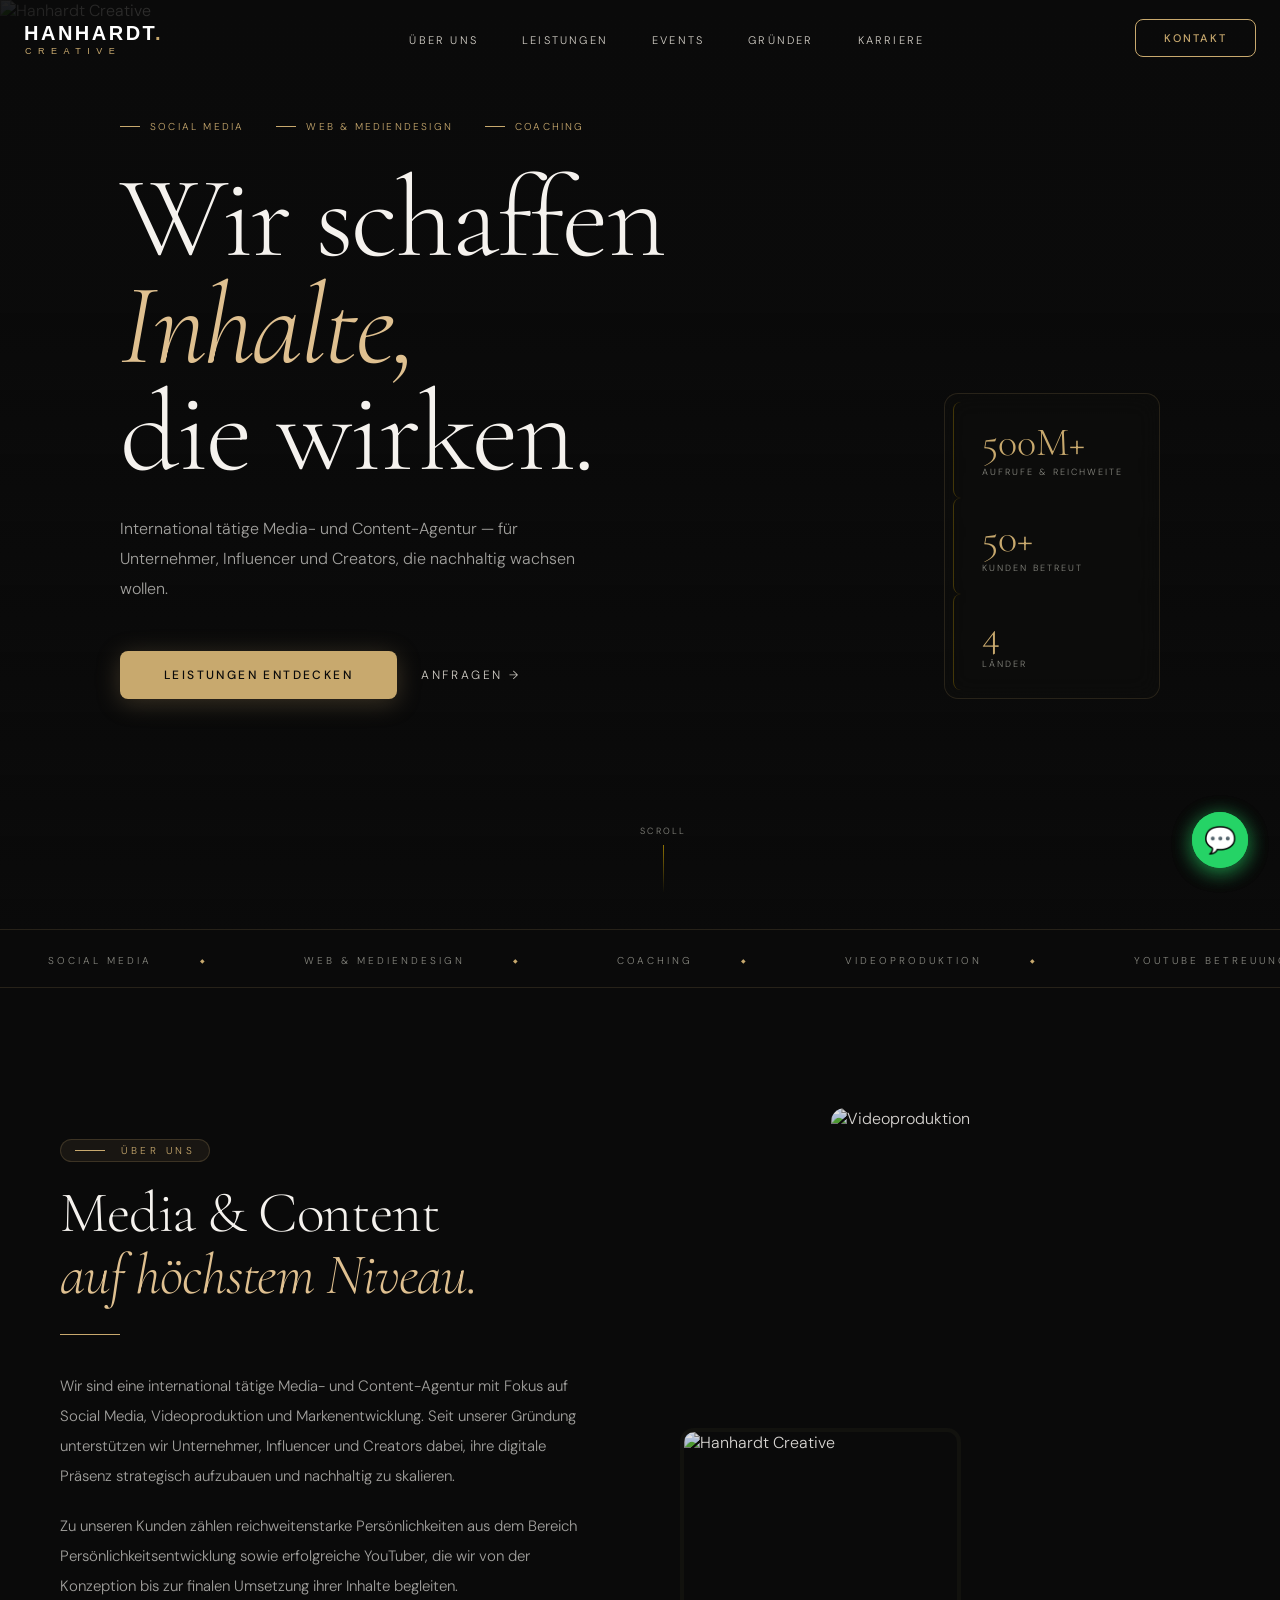
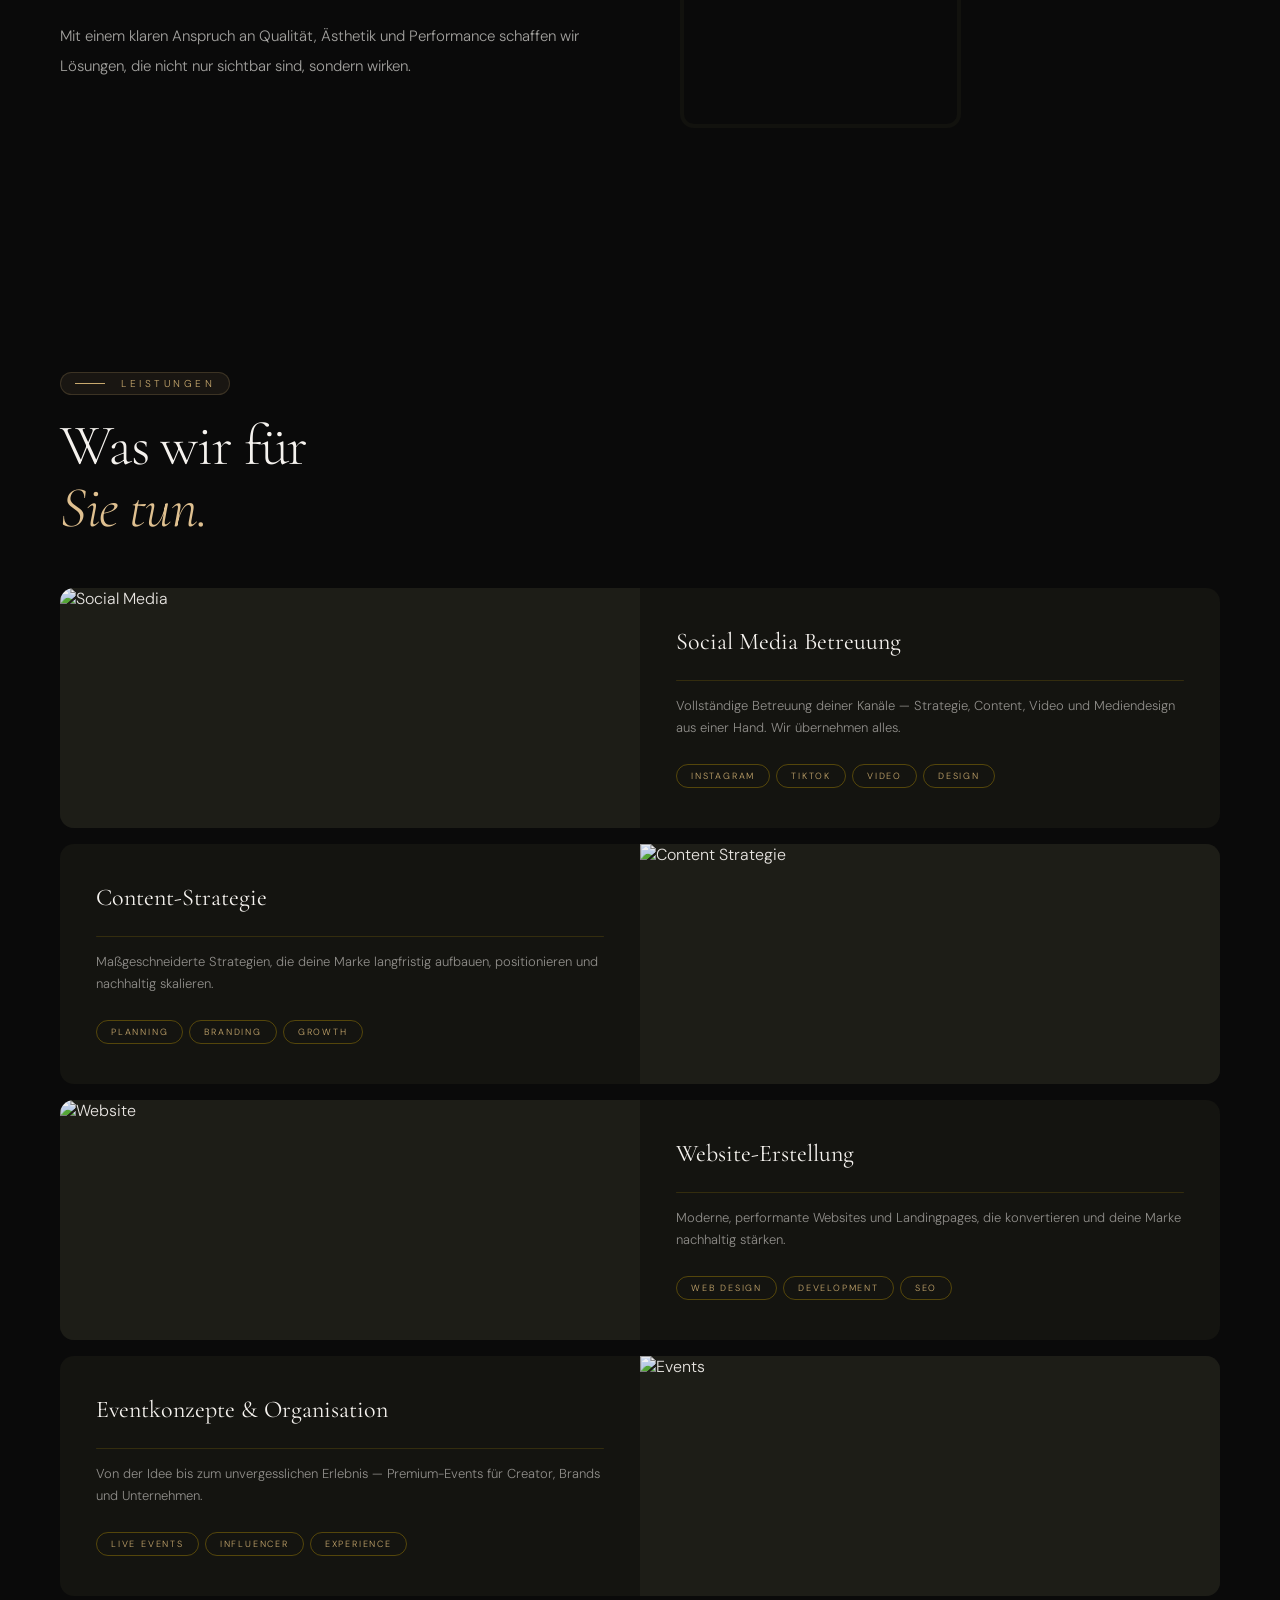
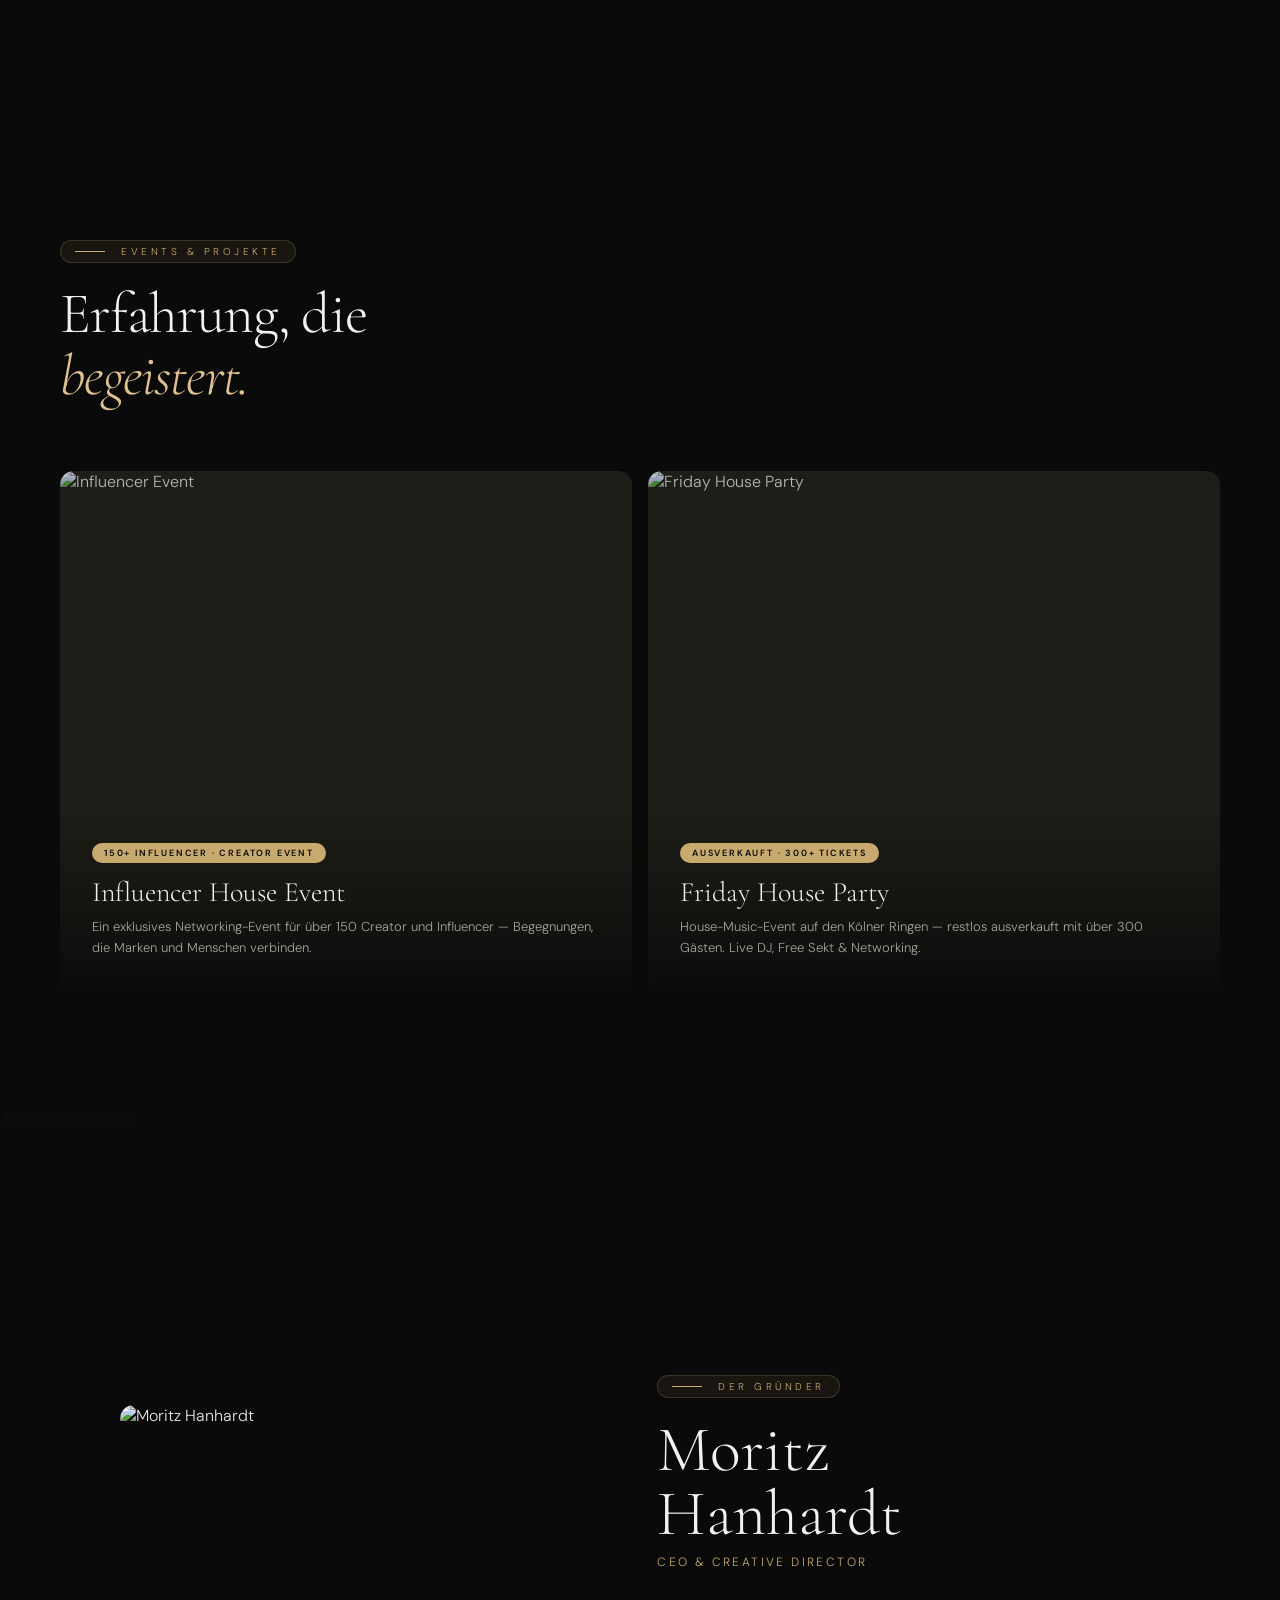
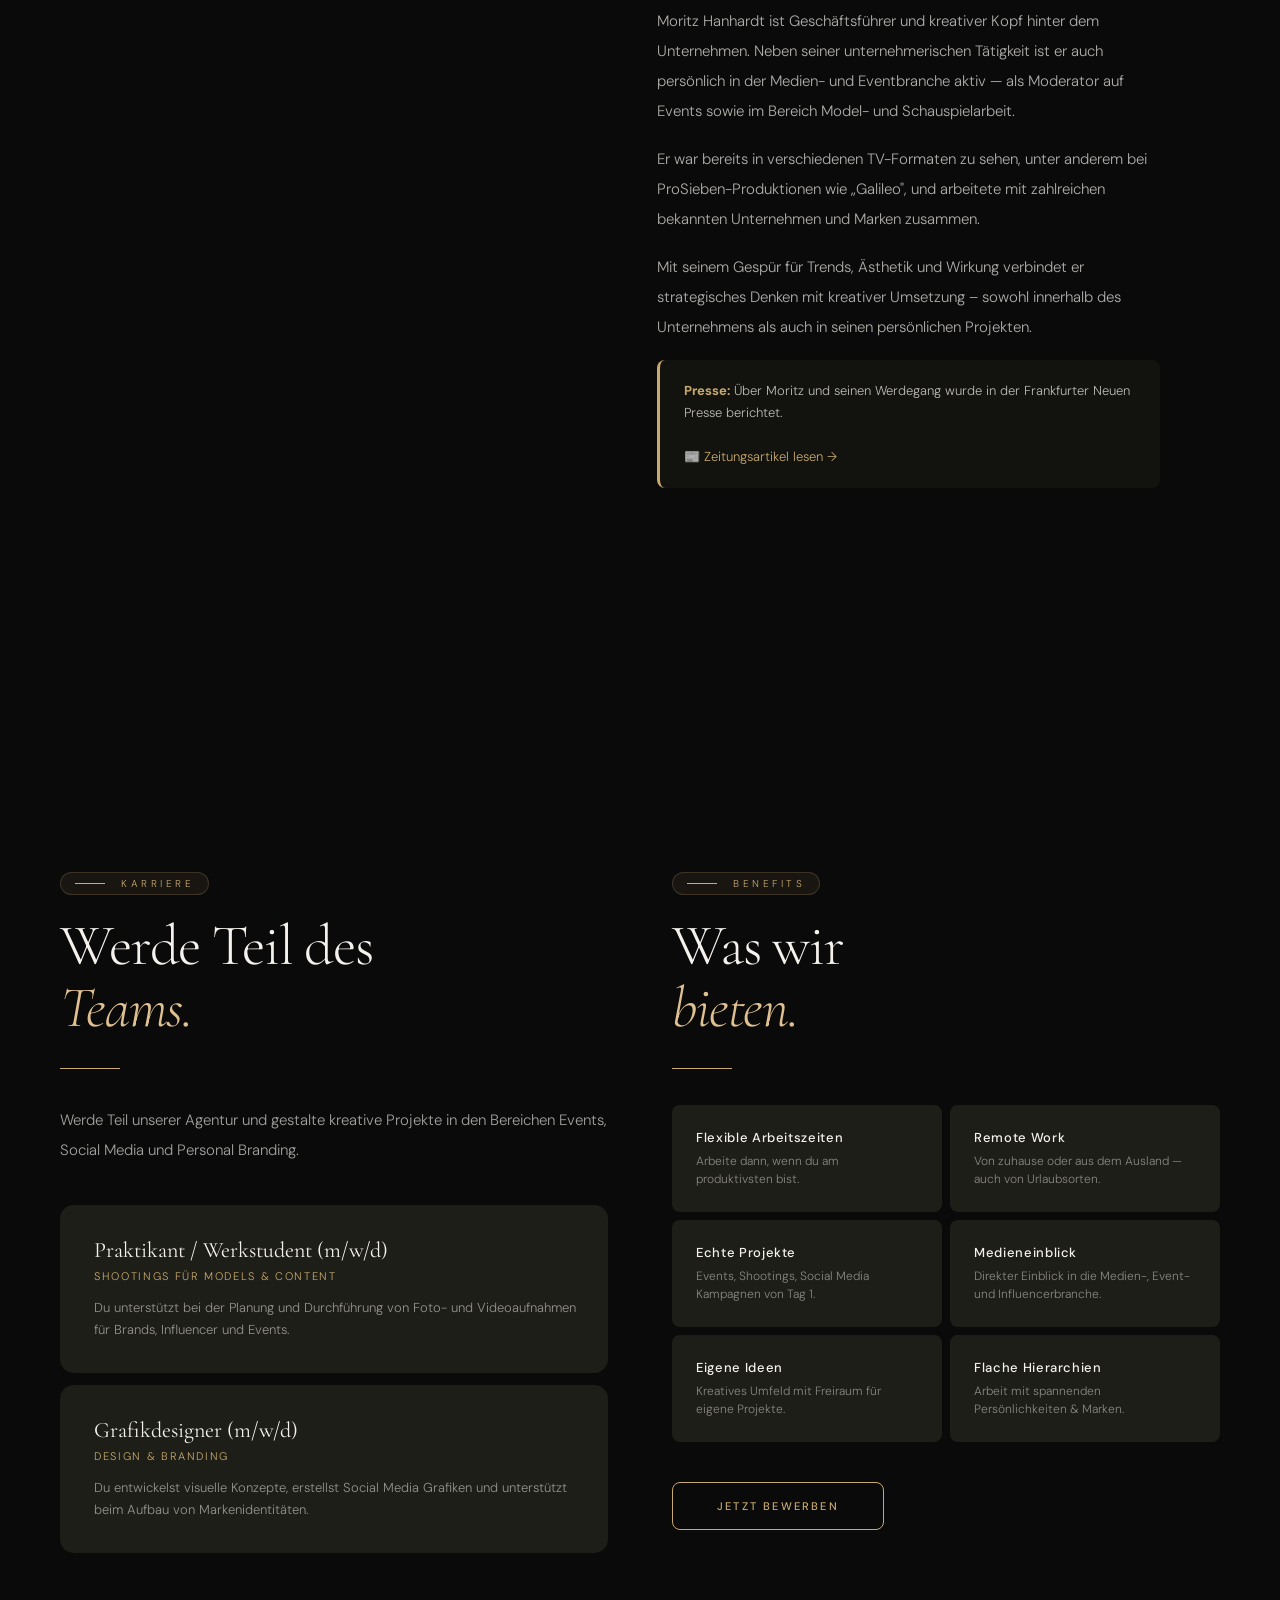
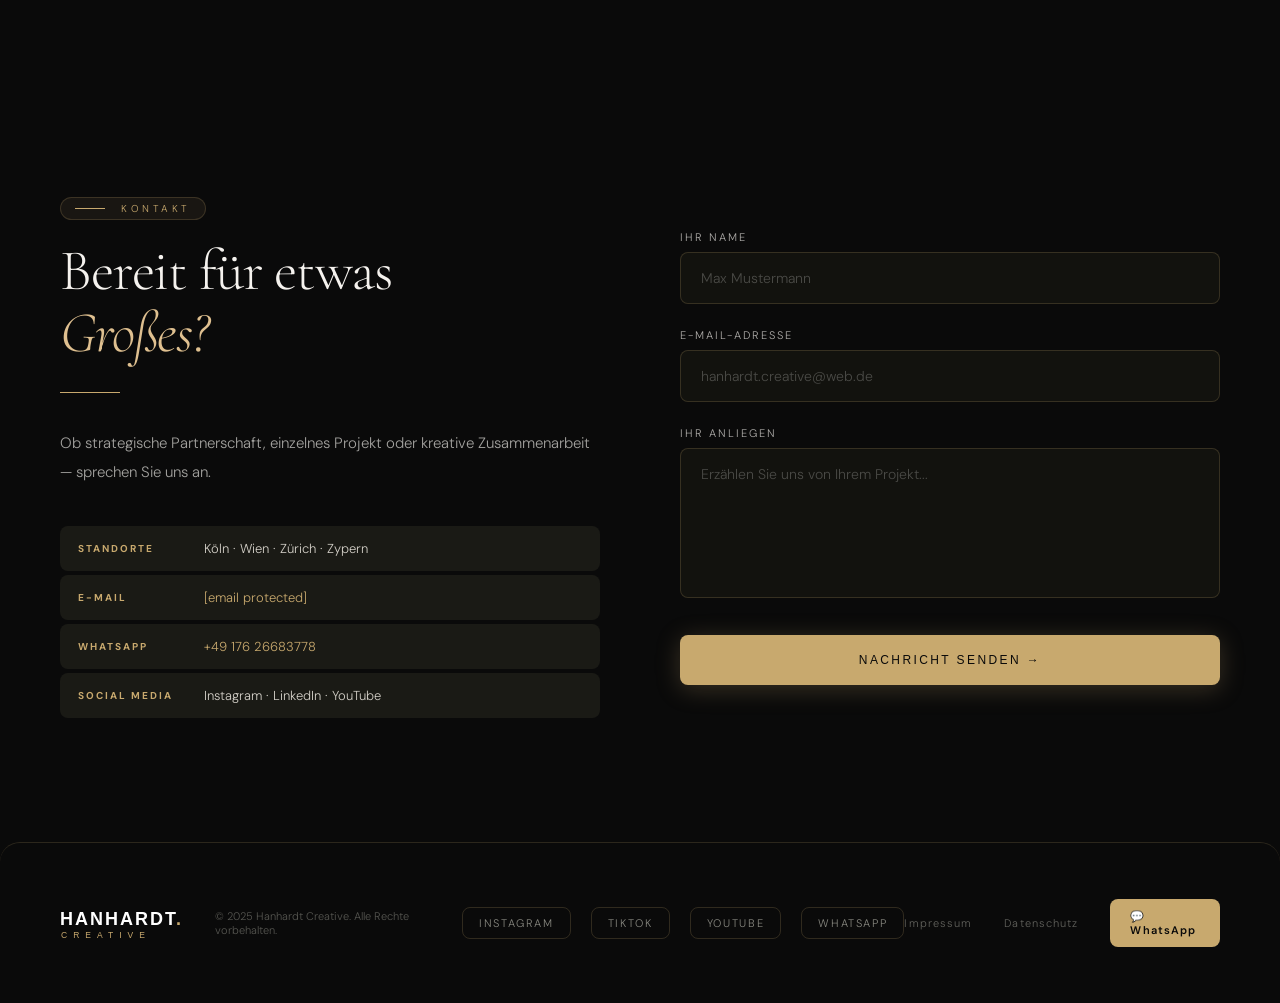
==== index.html @ 130d0a6b "Add files via upload" ====
<!DOCTYPE html>
<html lang="de">
<head>
<meta charset="UTF-8">
<meta name="viewport" content="width=device-width, initial-scale=1.0">
<title>Hanhardt Creative — Media & Content Agentur</title>
<link rel="preconnect" href="https://fonts.googleapis.com">
<link href="https://fonts.googleapis.com/css2?family=Cormorant+Garamond:ital,wght@0,300;0,400;0,600;1,300;1,400&family=DM+Sans:ital,opsz,wght@0,9..40,300;0,9..40,400;0,9..40,500;1,9..40,300&display=swap" rel="stylesheet">
<link rel="stylesheet" href="style.css">
</head>
<body>

<!-- NAV -->
<nav id="navbar">
  <a href="#hero" class="nav-logo" style="text-decoration:none;">
    <svg width="175" height="40" viewBox="0 0 175 40" xmlns="http://www.w3.org/2000/svg">
      <text x="0" y="22" font-family="Arial Black,Arial,sans-serif" font-weight="900" font-size="20" letter-spacing="2.5" fill="#ffffff">HANHARDT<tspan fill="#c8a96e">.</tspan></text>
      <text x="1" y="36" font-family="Arial,sans-serif" font-weight="300" font-size="9" letter-spacing="6.5" fill="#c8a96e">CREATIVE</text>
    </svg>
  </a>
  <ul class="nav-links">
    <li><a href="#ueber">Über uns</a></li>
    <li><a href="#leistungen">Leistungen</a></li>
    <li><a href="#events">Events</a></li>
    <li><a href="#moritz">Gründer</a></li>
    <li><a href="#karriere">Karriere</a></li>
  </ul>
  <a href="#kontakt" class="nav-cta nav-cta-desktop">Kontakt</a>
  <button class="nav-hamburger" id="hamburger" aria-label="Menu">
    <span></span><span></span><span></span>
  </button>
</nav>
<!-- Mobile Menu -->
<div class="nav-mobile-menu" id="mobileMenu">
  <a href="#ueber" onclick="closeMobileMenu()">Über uns</a>
  <a href="#leistungen" onclick="closeMobileMenu()">Leistungen</a>
  <a href="#events" onclick="closeMobileMenu()">Events</a>
  <a href="#moritz" onclick="closeMobileMenu()">Gründer</a>
  <a href="#karriere" onclick="closeMobileMenu()">Karriere</a>
  <a href="#kontakt" onclick="closeMobileMenu()" style="color:var(--gold);border:1px solid var(--gold);padding:14px 36px;margin-top:12px;">Kontakt</a>
</div>

<!-- HERO -->
<section id="hero">
  <div class="hero-bg">
    <img src="assets/img_01.png" alt="Hanhardt Creative">
  </div>
  <div class="hero-vignette"></div>
  <div class="hero-content">
    <div class="hero-left">
      <div class="hero-services">
        <span class="hero-service">Social Media</span>
        <span class="hero-service">Web & Mediendesign</span>
        <span class="hero-service">Coaching</span>
      </div>
      <h1 class="hero-title">Wir schaffen<br><em>Inhalte,</em><br>die wirken.</h1>
      <p class="hero-sub">International tätige Media- und Content-Agentur — für Unternehmer, Influencer und Creators, die nachhaltig wachsen wollen.</p>
      <div class="hero-actions">
        <a href="#leistungen" class="btn-primary">Leistungen entdecken</a>
        <a href="#kontakt" class="btn-ghost">Anfragen →</a>
      </div>
    </div>
    <div class="hero-stats">
      <div class="hero-stat"><div class="hero-stat-num">500M+</div><div class="hero-stat-label">Aufrufe & Reichweite</div></div>
      <div class="hero-stat"><div class="hero-stat-num">50+</div><div class="hero-stat-label">Kunden betreut</div></div>
      <div class="hero-stat"><div class="hero-stat-num">4</div><div class="hero-stat-label">Länder</div></div>
    </div>
  </div>
  <div class="scroll-line-wrap">
    <div class="scroll-text">Scroll</div>
    <div class="scroll-line"></div>
  </div>
</section>

<!-- MARQUEE -->
<div class="marquee-wrap">
  <div class="marquee-track">
    <div class="marquee-item">Social Media</div><div class="marquee-item">Web & Mediendesign</div><div class="marquee-item">Coaching</div><div class="marquee-item">Videoproduktion</div><div class="marquee-item">YouTube Betreuung</div><div class="marquee-item">Website Erstellung</div><div class="marquee-item">Event Organisation</div><div class="marquee-item">Personal Branding</div>
    <div class="marquee-item">Social Media</div><div class="marquee-item">Web & Mediendesign</div><div class="marquee-item">Coaching</div><div class="marquee-item">Videoproduktion</div><div class="marquee-item">YouTube Betreuung</div><div class="marquee-item">Website Erstellung</div><div class="marquee-item">Event Organisation</div><div class="marquee-item">Personal Branding</div>
  </div>
</div>

<!-- ÜBER UNS -->
<section id="ueber">
  <div class="ueber-layout">
    <div class="ueber-text fade-in">
      <div class="section-label">Über uns</div>
      <h2 class="section-title">Media & Content<br><em>auf höchstem Niveau.</em></h2>
      <div class="gold-line"></div>
      <p>Wir sind eine international tätige Media- und Content-Agentur mit Fokus auf Social Media, Videoproduktion und Markenentwicklung. Seit unserer Gründung unterstützen wir Unternehmer, Influencer und Creators dabei, ihre digitale Präsenz strategisch aufzubauen und nachhaltig zu skalieren.</p>
      <p>Zu unseren Kunden zählen reichweitenstarke Persönlichkeiten aus dem Bereich Persönlichkeitsentwicklung sowie erfolgreiche YouTuber, die wir von der Konzeption bis zur finalen Umsetzung ihrer Inhalte begleiten.</p>
      <p>Mit einem klaren Anspruch an Qualität, Ästhetik und Performance schaffen wir Lösungen, die nicht nur sichtbar sind, sondern wirken.</p>
      <div class="ueber-highlights">
        <div class="highlight-card"><h4>500M+</h4><p>Aufrufe & Reichweite</p></div>
        <div class="highlight-card"><h4>50+</h4><p>Kunden betreut</p></div>
        <div class="highlight-card"><h4>300+</h4><p>Event-Tickets</p></div>
        <div class="highlight-card"><h4>4</h4><p>Länder</p></div>
      </div>
    </div>
    <div class="ueber-images fade-in fade-in-delay-2">
      <img class="ueber-img-main" src="assets/img_02.jpg" alt="Videoproduktion">
      <img class="ueber-img-accent" src="assets/img_03.jpg" alt="Hanhardt Creative">
    </div>
  </div>
</section>

<!-- LEISTUNGEN -->
<section id="leistungen">
  <div class="fade-in" style="max-width:600px;">
    <div class="section-label">Leistungen</div>
    <h2 class="section-title">Was wir für<br><em>Sie tun.</em></h2>
  </div>
  <div class="leistungen-grid">
    <div class="leistung-card fade-in">
      <img class="leistung-img" src="assets/img_04.jpg" alt="Social Media">
      <div class="leistung-body">
        <h3>Social Media Betreuung</h3>
        <div class="leistung-divider"></div>
        <p>Vollständige Betreuung deiner Kanäle — Strategie, Content, Video und Mediendesign aus einer Hand. Wir übernehmen alles.</p>
        <div class="leistung-tags" style="margin-top:24px;"><span class="tag">Instagram</span><span class="tag">TikTok</span><span class="tag">Video</span><span class="tag">Design</span></div>
      </div>
    </div>
    <div class="leistung-card fade-in">
      <img class="leistung-img" src="assets/img_05.jpg" alt="Content Strategie">
      <div class="leistung-body">
        <h3>Content-Strategie</h3>
        <div class="leistung-divider"></div>
        <p>Maßgeschneiderte Strategien, die deine Marke langfristig aufbauen, positionieren und nachhaltig skalieren.</p>
        <div class="leistung-tags" style="margin-top:24px;"><span class="tag">Planning</span><span class="tag">Branding</span><span class="tag">Growth</span></div>
      </div>
    </div>
    <div class="leistung-card fade-in">
      <img class="leistung-img" src="assets/img_06.jpg" alt="Website">
      <div class="leistung-body">
        <h3>Website-Erstellung</h3>
        <div class="leistung-divider"></div>
        <p>Moderne, performante Websites und Landingpages, die konvertieren und deine Marke nachhaltig stärken.</p>
        <div class="leistung-tags" style="margin-top:24px;"><span class="tag">Web Design</span><span class="tag">Development</span><span class="tag">SEO</span></div>
      </div>
    </div>
    <div class="leistung-card fade-in">
      <img class="leistung-img" src="assets/img_07.jpg" alt="Events">
      <div class="leistung-body">
        <h3>Eventkonzepte &amp; Organisation</h3>
        <div class="leistung-divider"></div>
        <p>Von der Idee bis zum unvergesslichen Erlebnis — Premium-Events für Creator, Brands und Unternehmen.</p>
        <div class="leistung-tags" style="margin-top:24px;"><span class="tag">Live Events</span><span class="tag">Influencer</span><span class="tag">Experience</span></div>
      </div>
    </div>
  </div>
</section>

<!-- EVENTS -->
<section id="events">
  <div class="section-label fade-in">Events & Projekte</div>
  <h2 class="section-title fade-in fade-in-delay-1">Erfahrung, die<br><em>begeistert.</em></h2>
  <div class="events-grid">
    <div class="event-card fade-in">
      <img src="assets/img_08.jpg" alt="Influencer Event">
      <div class="event-card-overlay">
        <span class="event-badge">150+ Influencer · Creator Event</span>
        <h3>Influencer House Event</h3>
        <p>Ein exklusives Networking-Event für über 150 Creator und Influencer — Begegnungen, die Marken und Menschen verbinden.</p>
      </div>
    </div>
    <div class="event-card fade-in fade-in-delay-1">
      <img src="assets/img_09.png" alt="Friday House Party">
      <div class="event-card-overlay">
        <span class="event-badge">Ausverkauft · 300+ Tickets</span>
        <h3>Friday House Party</h3>
        <p>House-Music-Event auf den Kölner Ringen — restlos ausverkauft mit über 300 Gästen. Live DJ, Free Sekt & Networking.</p>
      </div>
    </div>
  </div>
  
</section>

<!-- MORITZ — Hintergrundbild ist sein Portrait -->
<section id="moritz">
  <div class="moritz-bg"><img src="assets/img_10.jpg" alt="Moritz Hanhardt"></div>
  <div class="moritz-vignette"></div>
  <div class="moritz-inner">
    <div class="moritz-img-col fade-in">
      <img src="assets/img_11.jpg" alt="Moritz Hanhardt">
    </div>
    <div class="moritz-content fade-in fade-in-delay-2">
      <div class="section-label">Der Gründer</div>
      <h2 class="moritz-name">Moritz<br>Hanhardt</h2>
      <div class="moritz-title-sub">CEO &amp; Creative Director</div>
      <p class="moritz-desc">Moritz Hanhardt ist Geschäftsführer und kreativer Kopf hinter dem Unternehmen. Neben seiner unternehmerischen Tätigkeit ist er auch persönlich in der Medien- und Eventbranche aktiv — als Moderator auf Events sowie im Bereich Model- und Schauspielarbeit.</p>
      <p class="moritz-desc">Er war bereits in verschiedenen TV-Formaten zu sehen, unter anderem bei ProSieben-Produktionen wie „Galileo", und arbeitete mit zahlreichen bekannten Unternehmen und Marken zusammen.</p>
      <p class="moritz-desc">Mit seinem Gespür für Trends, Ästhetik und Wirkung verbindet er strategisches Denken mit kreativer Umsetzung – sowohl innerhalb des Unternehmens als auch in seinen persönlichen Projekten.</p>
      
      <div class="moritz-press">
        <strong>Presse:</strong> Über Moritz und seinen Werdegang wurde in der Frankfurter Neuen Presse berichtet.
        <br><br>📰 <a href="https://www.fnp.de/frankfurt/moritz-hanhardt-baut-social-media-agentur-nach-schwieriger-schulzeit-auf-94008658.html" target="_blank" rel="noopener">Zeitungsartikel lesen →</a>
      </div>
    </div>
  </div>
</section>

<!-- KARRIERE -->
<section id="karriere">
  <div class="karriere-layout">
    <div class="fade-in">
      <div class="section-label">Karriere</div>
      <h2 class="section-title">Werde Teil des<br><em>Teams.</em></h2>
      <div class="gold-line"></div>
      <div class="karriere-intro">
        <p>Werde Teil unserer Agentur und gestalte kreative Projekte in den Bereichen Events, Social Media und Personal Branding.</p>
      </div>
      <div class="stellen-list">
        <div class="stelle-card">
          <div class="stelle-title">Praktikant / Werkstudent (m/w/d)</div>
          <div class="stelle-sub">Shootings für Models & Content</div>
          <div class="stelle-desc">Du unterstützt bei der Planung und Durchführung von Foto- und Videoaufnahmen für Brands, Influencer und Events.</div>
        </div>
        <div class="stelle-card">
          <div class="stelle-title">Grafikdesigner (m/w/d)</div>
          <div class="stelle-sub">Design & Branding</div>
          <div class="stelle-desc">Du entwickelst visuelle Konzepte, erstellst Social Media Grafiken und unterstützt beim Aufbau von Markenidentitäten.</div>
        </div>
      </div>
    </div>
    <div class="karriere-benefits fade-in fade-in-delay-2" style="margin-top:0;padding-top:0;">
      <div class="section-label">Benefits</div>
      <h2 class="section-title">Was wir<br><em>bieten.</em></h2>
      <div class="gold-line"></div>
      <div class="benefit-grid">
        <div class="benefit-item"><div class="benefit-num">01</div><h4>Flexible Arbeitszeiten</h4><p>Arbeite dann, wenn du am produktivsten bist.</p></div>
        <div class="benefit-item"><div class="benefit-num">02</div><h4>Remote Work</h4><p>Von zuhause oder aus dem Ausland — auch von Urlaubsorten.</p></div>
        <div class="benefit-item"><div class="benefit-num">03</div><h4>Echte Projekte</h4><p>Events, Shootings, Social Media Kampagnen von Tag 1.</p></div>
        <div class="benefit-item"><div class="benefit-num">04</div><h4>Medieneinblick</h4><p>Direkter Einblick in die Medien-, Event- und Influencerbranche.</p></div>
        <div class="benefit-item"><div class="benefit-num">05</div><h4>Eigene Ideen</h4><p>Kreatives Umfeld mit Freiraum für eigene Projekte.</p></div>
        <div class="benefit-item"><div class="benefit-num">06</div><h4>Flache Hierarchien</h4><p>Arbeit mit spannenden Persönlichkeiten & Marken.</p></div>
      </div>
      <a href="/cdn-cgi/l/email-protection#a0c8c1cec8c1d2c4d48ec3d2c5c1d4c9d6c5e0d7c5c28ec4c5" class="karriere-cta">Jetzt bewerben</a>
    </div>
  </div>
</section>

<!-- KONTAKT -->
<section id="kontakt">
  <div class="kontakt-info fade-in">
    <div class="section-label">Kontakt</div>
    <h2 class="section-title">Bereit für etwas<br><em>Großes?</em></h2>
    <div class="gold-line"></div>
    <p>Ob strategische Partnerschaft, einzelnes Projekt oder kreative Zusammenarbeit — sprechen Sie uns an.</p>
    <ul class="kontakt-details">
      <li><strong>Standorte</strong> Köln · Wien · Zürich · Zypern</li>
      <li><strong>E-Mail</strong> <a href="/cdn-cgi/l/email-protection#7a121b14121b081e0e5419081f1b0e130c1f3a0d1f18541e1f"><span class="__cf_email__" data-cfemail="88e0e9e6e0e9faecfca6ebfaede9fce1feedc8ffedeaa6eced">[email&#160;protected]</span></a></li>
      <li><strong>WhatsApp</strong> <a href="https://wa.me/4917626683778" target="_blank">+49 176 26683778</a></li>
      <li><strong>Social Media</strong> Instagram · LinkedIn · YouTube</li>
    </ul>
  </div>
  <div class="kontakt-form fade-in fade-in-delay-2">
    <div class="form-group"><label>Ihr Name</label><input type="text" placeholder="Max Mustermann"></div>
    <div class="form-group"><label>E-Mail-Adresse</label><input type="email" placeholder="hanhardt.creative@web.de"></div>
    <div class="form-group"><label>Ihr Anliegen</label><textarea placeholder="Erzählen Sie uns von Ihrem Projekt..."></textarea></div>
    <button type="button" class="btn-primary" style="width:100%;margin-top:8px;cursor:pointer;border:none;">Nachricht senden →</button>
  </div>
</section>

<!-- FOOTER -->
<footer>
  <div class="footer-logo">
    <svg width="155" height="36" viewBox="0 0 155 36" xmlns="http://www.w3.org/2000/svg">
      <text x="0" y="20" font-family="Arial Black,Arial,sans-serif" font-weight="900" font-size="18" letter-spacing="2" fill="#ffffff">HANHARDT<tspan fill="#c8a96e">.</tspan></text>
      <text x="1" y="33" font-family="Arial,sans-serif" font-weight="300" font-size="8.5" letter-spacing="6" fill="#c8a96e">CREATIVE</text>
    </svg>
  </div>
  <div class="footer-copy">© 2025 Hanhardt Creative. Alle Rechte vorbehalten.</div>
  <div class="footer-social">
    <a href="#" target="_blank">Instagram</a>
    <a href="#" target="_blank">TikTok</a>
    <a href="#" target="_blank">YouTube</a>
    <a href="https://wa.me/4917626683778" target="_blank">WhatsApp</a>
  </div>
  <div class="footer-links">
    <a href="#" onclick="document.getElementById('modal-impressum').classList.add('open');return false;">Impressum</a>
    <a href="#" onclick="document.getElementById('modal-datenschutz').classList.add('open');return false;">Datenschutz</a>
    <a href="https://wa.me/4917626683778" target="_blank" class="footer-wa">💬 WhatsApp</a>
  </div>
</footer>

<!-- WHATSAPP FLOAT BUTTON -->
<a href="https://wa.me/4917626683778" target="_blank" class="wa-float" title="WhatsApp">💬</a>

<!-- IMPRESSUM MODAL -->
<div class="modal-overlay" id="modal-impressum">
  <div class="modal-box">
    <button class="modal-close" onclick="document.getElementById('modal-impressum').classList.remove('open')">✕</button>
    <h2>Impressum</h2>
    <span class="modal-sub">Angaben gemäß § 5 TMG</span>
    <h4>Unternehmensangaben</h4>
    <p>Hanhardt Creative<br>Moritz Hanhardt<br>Köln, Deutschland</p>
    <h4>Kontakt</h4>
    <p>E-Mail: <a href="/cdn-cgi/l/email-protection#9bf3faf5f3fae9ffefb5f8e9fefaeff2edfedbecfef9b5fffe"><span class="__cf_email__" data-cfemail="6c040d02040d1e0818420f1e090d18051a092c1b090e420809">[email&#160;protected]</span></a></p>
    <h4>Haftungsausschluss</h4>
    <p>Die Inhalte dieser Website wurden mit größtmöglicher Sorgfalt erstellt. Für die Richtigkeit, Vollständigkeit und Aktualität der Inhalte können wir jedoch keine Gewähr übernehmen.</p>
    <h4>Urheberrecht</h4>
    <p>Die durch die Seitenbetreiber erstellten Inhalte und Werke auf dieser Website unterliegen dem deutschen Urheberrecht. Die Vervielfältigung, Bearbeitung, Verbreitung und jede Art der Verwertung außerhalb der Grenzen des Urheberrechts bedürfen der schriftlichen Zustimmung des jeweiligen Autors bzw. Erstellers.</p>
    <p style="margin-top:24px;font-size:12px;color:var(--gray);">Bitte ergänze diese Angaben mit deiner vollständigen Adresse, Steuernummer und ggf. weiteren Pflichtangaben.</p>
  </div>
</div>

<!-- DATENSCHUTZ MODAL -->
<div class="modal-overlay" id="modal-datenschutz">
  <div class="modal-box">
    <button class="modal-close" onclick="document.getElementById('modal-datenschutz').classList.remove('open')">✕</button>
    <h2>Datenschutz</h2>
    <span class="modal-sub">Datenschutzerklärung</span>
    <h4>Verantwortlicher</h4>
    <p>Hanhardt Creative, Moritz Hanhardt, Köln — <a href="/cdn-cgi/l/email-protection#91f9f0fff9f0e3f5e5bff2e3f4f0e5f8e7f4d1e6f4f3bff5f4"><span class="__cf_email__" data-cfemail="7a121b14121b081e0e5419081f1b0e130c1f3a0d1f18541e1f">[email&#160;protected]</span></a></p>
    <h4>Datenerhebung auf dieser Website</h4>
    <p>Die Datenverarbeitung auf dieser Website erfolgt durch den Websitebetreiber. Kontaktdaten findest du im Impressum.</p>
    <h4>Kontaktformular</h4>
    <p>Wenn du uns per Kontaktformular Anfragen zukommen lässt, werden deine Angaben aus dem Formular zwecks Bearbeitung der Anfrage bei uns gespeichert. Diese Daten geben wir nicht ohne deine Einwilligung weiter.</p>
    <h4>WhatsApp</h4>
    <p>Wenn du uns über WhatsApp kontaktierst, verarbeitest du deine Daten über den Dienst von Meta Platforms Ireland Ltd. Bitte beachte die Datenschutzhinweise von WhatsApp.</p>
    <h4>Ihre Rechte</h4>
    <p>Du hast das Recht auf Auskunft, Berichtigung, Löschung, Einschränkung der Verarbeitung sowie Datenübertragbarkeit. Wende dich dafür an: <a href="/cdn-cgi/l/email-protection#5b333a35333a293f2f7538293e3a2f322d3e1b2c3e39753f3e"><span class="__cf_email__" data-cfemail="c3aba2adaba2b1a7b7eda0b1a6a2b7aab5a683b4a6a1eda7a6">[email&#160;protected]</span></a></p>
    <p style="margin-top:24px;font-size:12px;color:var(--gray);">Diese Datenschutzerklärung ist ein Entwurf. Bitte lass sie von einem Rechtsanwalt prüfen und vervollständigen.</p>
  </div>
  </div>
</div>

<!-- WhatsApp Float -->
<a href="https://wa.me/4917626683778" class="wa-float" target="_blank">💬</a>


<script src="script.js"></script>
</body>
</html>
---- style.css ----
:root{
  --black:#0a0a0a;--white:#f5f2ee;
  --gold:#c8a96e;--gold-light:#dfc090;
  --gray:#888880;--gray-light:#d4d0c8;
  --dark-2:#141410;--dark-3:#1e1e18;
}
*{margin:0;padding:0;box-sizing:border-box;}
html{scroll-behavior:smooth;}
body{background:var(--black);color:var(--white);font-family:'DM Sans',sans-serif;font-weight:300;overflow-x:hidden;}

/* NAV */
nav{position:fixed;top:0;left:0;right:0;z-index:100;padding:18px 24px;display:flex;align-items:center;justify-content:space-between;transition:background .4s,padding .4s;}
nav.scrolled{background:rgba(8,8,8,.98);backdrop-filter:blur(20px);padding:12px 24px;border-bottom:1px solid rgba(200,169,110,.15);}
.nav-logo svg{display:block;}
.nav-links{display:flex;gap:44px;list-style:none;}
.nav-links a{font-size:11px;letter-spacing:.2em;text-transform:uppercase;color:var(--gray-light);text-decoration:none;transition:color .3s;}
.nav-links a:hover{color:var(--gold);}
.nav-cta{font-size:11px;letter-spacing:.18em;text-transform:uppercase;color:var(--gold);border:1px solid var(--gold);padding:10px 24px;text-decoration:none;transition:all .3s;}
.nav-cta:hover{background:var(--gold);color:var(--black);}

/* HERO */
#hero{position:relative;min-height:100vh;display:flex;align-items:flex-end;overflow:hidden;}
.hero-bg{position:absolute;inset:0;z-index:0;}
.hero-bg img{width:100%;height:100%;object-fit:cover;filter:brightness(.4) contrast(1.1);}
.hero-vignette{position:absolute;inset:0;z-index:1;background:linear-gradient(to top,rgba(10,10,10,1) 0%,rgba(10,10,10,.6) 35%,rgba(10,10,10,.1) 70%,transparent 100%),linear-gradient(to right,rgba(10,10,10,.8) 0%,transparent 55%);}
.hero-content{position:relative;z-index:2;width:100%;padding:0 60px 110px;display:grid;grid-template-columns:1fr auto;align-items:flex-end;gap:60px;}
.hero-services{display:flex;gap:32px;margin-bottom:32px;opacity:0;animation:fadeUp .8s .15s forwards;}
.hero-service{font-size:10px;letter-spacing:.22em;text-transform:uppercase;color:var(--gold);display:flex;align-items:center;gap:10px;}
.hero-service::before{content:'';width:20px;height:1px;background:var(--gold);}
.hero-title{font-family:'Cormorant Garamond',serif;font-size:clamp(60px,8vw,108px);font-weight:300;line-height:.93;letter-spacing:-.02em;margin-bottom:28px;opacity:0;animation:fadeUp .9s .3s forwards;}
.hero-title em{font-style:italic;color:var(--gold-light);}
.hero-sub{font-size:15px;line-height:1.75;color:rgba(245,242,238,.65);margin-bottom:48px;max-width:500px;opacity:0;animation:fadeUp .9s .45s forwards;}
.hero-actions{display:flex;gap:24px;align-items:center;opacity:0;animation:fadeUp .9s .6s forwards;}
.btn-primary{background:var(--gold);color:var(--black);padding:14px 36px;font-size:11px;letter-spacing:.2em;text-transform:uppercase;text-decoration:none;font-weight:600;transition:all .3s;display:inline-block;}
.btn-primary:hover{background:var(--gold-light);transform:translateY(-2px);}
.btn-ghost{font-size:11px;letter-spacing:.2em;text-transform:uppercase;color:var(--gray-light);text-decoration:none;display:flex;align-items:center;gap:10px;transition:color .3s;}
.btn-ghost:hover{color:var(--white);}
.hero-stats{display:flex;flex-direction:column;opacity:0;animation:fadeUp .9s .75s forwards;}
.hero-stat{padding:20px 28px;border-left:1px solid rgba(232,184,0,.25);}
.hero-stat:first-child{border-top:1px solid rgba(232,184,0,.25);}
.hero-stat-num{font-family:'Cormorant Garamond',serif;font-size:40px;font-weight:300;color:var(--gold);line-height:1;}
.hero-stat-label{font-size:9px;letter-spacing:.22em;text-transform:uppercase;color:var(--gray);margin-top:4px;}
.scroll-line-wrap{position:absolute;bottom:36px;left:50%;transform:translateX(-50%);z-index:2;display:flex;flex-direction:column;align-items:center;gap:8px;opacity:0;animation:fadeUp .9s 1s forwards;}
.scroll-line{width:1px;height:48px;background:linear-gradient(to bottom,rgba(232,184,0,.6),transparent);animation:scrollPulse 2s ease-in-out infinite;}
.scroll-text{font-size:9px;letter-spacing:.25em;text-transform:uppercase;color:var(--gray);}
@keyframes fadeUp{from{opacity:0;transform:translateY(28px);}to{opacity:1;transform:translateY(0);}}
@keyframes scrollPulse{0%,100%{opacity:.4;}50%{opacity:1;}}

/* MARQUEE */
.marquee-wrap{border-top:1px solid rgba(200,169,110,.15);border-bottom:1px solid rgba(200,169,110,.15);background:var(--black);padding:18px 0;overflow:hidden;white-space:nowrap;}
.marquee-track{display:inline-flex;animation:marquee 30s linear infinite;}
.marquee-item{font-size:10px;letter-spacing:.3em;text-transform:uppercase;color:var(--gray);padding:0 48px;display:flex;align-items:center;gap:48px;}
.marquee-item::after{content:'◆';color:var(--gold);font-size:6px;}
@keyframes marquee{0%{transform:translateX(0);}100%{transform:translateX(-50%);}}

/* SECTIONS */
section{padding:120px 60px;}
.section-label{font-size:10px;letter-spacing:.3em;text-transform:uppercase;color:var(--gold);margin-bottom:24px;display:flex;align-items:center;gap:16px;}
.section-label::before{content:'';width:30px;height:1px;background:var(--gold);}
.section-title{font-family:'Cormorant Garamond',serif;font-size:clamp(40px,4.5vw,68px);font-weight:300;line-height:1.1;margin-bottom:24px;}
.section-title em{font-style:italic;color:var(--gold-light);}
.gold-line{width:60px;height:1px;background:var(--gold);margin:32px 0;}

/* ÜBER */
#ueber{background:var(--black);}
.ueber-layout{display:grid;grid-template-columns:1fr 1fr;gap:80px;align-items:center;}
.ueber-text p{font-size:15px;line-height:1.9;color:rgba(245,242,238,.65);margin-bottom:20px;}
.ueber-highlights{display:none;}
.highlight-card{background:var(--dark-3);padding:28px;border-left:2px solid var(--gold);}
.highlight-card h4{font-family:'Cormorant Garamond',serif;font-size:28px;font-weight:300;color:var(--gold);margin-bottom:8px;}
.highlight-card p{font-size:11px;letter-spacing:.1em;color:var(--gray);text-transform:uppercase;}
.ueber-images{position:relative;height:620px;}
.ueber-img-main{position:absolute;top:0;right:0;width:72%;height:460px;object-fit:cover;object-position:center;filter:brightness(.88);}
.ueber-img-accent{position:absolute;bottom:0;left:0;width:52%;height:300px;object-fit:cover;border:4px solid var(--dark-2);filter:brightness(.88);}

/* LEISTUNGEN */
#leistungen{background:var(--black);}
.leistungen-grid{display:flex;flex-direction:column;gap:2px;margin-top:48px;}
.leistung-card{background:var(--dark-2);overflow:hidden;position:relative;transition:background .3s;display:grid;grid-template-columns:1fr 1fr;min-height:240px;}
.leistung-card:nth-child(even){grid-template-columns:1fr 1fr;}
.leistung-card:nth-child(even) .leistung-img{order:2;}
.leistung-card:nth-child(even) .leistung-body{order:1;}
.leistung-card:hover{background:var(--dark-3);}
.leistung-img{width:100%;height:100%;object-fit:contain;object-position:center center;background:var(--dark-3);display:block;filter:brightness(.95);transition:filter .4s;min-height:240px;}
.leistung-card:hover .leistung-img{filter:brightness(1.0);}
.leistung-body{padding:28px 36px;display:flex;flex-direction:column;justify-content:center;}
.leistung-num{font-family:'Cormorant Garamond',serif;font-size:48px;font-weight:300;color:rgba(232,184,0,.1);position:absolute;top:225px;right:20px;line-height:1;pointer-events:none;}
.leistung-icon{font-size:24px;color:var(--gold);margin-bottom:14px;display:block;}
.leistung-card h3{font-family:'Cormorant Garamond',serif;font-size:24px;font-weight:400;margin-bottom:10px;line-height:1.2;}
.leistung-card p{font-size:13px;line-height:1.7;color:rgba(245,242,238,.55);}
.leistung-divider{height:1px;background:rgba(232,184,0,.15);margin:14px 0;}
.leistung-tags{display:flex;flex-wrap:wrap;gap:6px;}
.tag{font-size:9px;letter-spacing:.2em;text-transform:uppercase;color:var(--gold);border:1px solid rgba(232,184,0,.3);padding:4px 10px;}

/* EVENTS */
#events{background:var(--black);}
.events-grid{display:grid;grid-template-columns:1fr 1fr;gap:2px;margin-top:64px;}
.event-card{overflow:hidden;background:var(--dark-3);position:relative;}
.event-card img{width:100%;height:520px;object-fit:cover;display:block;transition:transform .6s;filter:brightness(.75);}
.event-card:hover img{transform:scale(1.04);}
.event-card-overlay{position:absolute;bottom:0;left:0;right:0;padding:32px;background:linear-gradient(to top,rgba(10,10,10,.95),transparent);}
.event-badge{display:inline-block;background:var(--gold);color:var(--black);font-size:9px;letter-spacing:.2em;text-transform:uppercase;padding:4px 12px;margin-bottom:12px;font-weight:600;}
.event-card-overlay h3{font-family:'Cormorant Garamond',serif;font-size:28px;font-weight:300;margin-bottom:8px;}
.event-card-overlay p{font-size:13px;color:rgba(245,242,238,.65);line-height:1.6;}
.events-text-wrap{margin-top:56px;display:grid;grid-template-columns:1fr 1fr;gap:60px;}
.events-text p{font-size:15px;line-height:1.9;color:rgba(245,242,238,.65);margin-bottom:20px;}
.event-list{list-style:none;}
.event-list li{padding:18px 0;border-bottom:1px solid rgba(255,255,255,.07);display:flex;align-items:center;gap:20px;font-size:14px;color:var(--gray-light);}
.event-list li::before{content:'→';color:var(--gold);font-size:16px;}

/* MORITZ */
#moritz{position:relative;overflow:hidden;padding:0;}
.moritz-bg{position:absolute;inset:0;z-index:0;}
.moritz-bg img{width:100%;height:100%;object-fit:cover;object-position:top center;filter:brightness(.25) contrast(1.1);}
.moritz-vignette{position:absolute;inset:0;z-index:1;background:linear-gradient(to right,rgba(10,10,10,.95) 0%,rgba(10,10,10,.7) 50%,transparent 100%);}
.moritz-inner{position:relative;z-index:2;padding:120px 60px;display:grid;grid-template-columns:1fr 1.1fr;gap:80px;align-items:center;}
.moritz-img-col img{width:100%;height:650px;object-fit:cover;object-position:top;display:block;filter:brightness(.92) contrast(1.05);}
.moritz-content{padding:20px 0;}
.moritz-name{font-family:'Cormorant Garamond',serif;font-size:clamp(44px,5vw,72px);font-weight:300;line-height:1.0;margin-bottom:8px;}
.moritz-title-sub{font-size:12px;letter-spacing:.2em;text-transform:uppercase;color:var(--gold);margin-bottom:36px;}
.moritz-desc{font-size:15px;line-height:1.9;color:rgba(245,242,238,.7);margin-bottom:18px;}
.moritz-roles{display:grid;grid-template-columns:1fr 1fr;gap:2px;margin-top:36px;margin-bottom:28px;}
.role-card{background:rgba(20,20,16,.85);padding:24px;border-top:2px solid var(--gold);backdrop-filter:blur(10px);}
.role-card h4{font-family:'Cormorant Garamond',serif;font-size:20px;font-weight:400;margin-bottom:6px;}
.role-card p{font-size:12px;color:var(--gray);line-height:1.5;}
.moritz-press{background:rgba(20,20,16,.85);padding:20px 24px;border-left:3px solid var(--gold);font-size:13px;color:rgba(245,242,238,.75);line-height:1.7;backdrop-filter:blur(10px);}
.moritz-press strong{color:var(--gold);}
.moritz-press a{color:var(--gold);text-decoration:none;}
.moritz-press a:hover{text-decoration:underline;}

/* KARRIERE */
#karriere{background:var(--black);}
.karriere-layout{display:grid;grid-template-columns:1fr 1fr;gap:64px;align-items:start;}
.karriere-intro p{font-size:15px;line-height:1.9;color:rgba(245,242,238,.65);margin-bottom:18px;}
.stellen-list{display:grid;grid-template-rows:1fr 1fr;gap:2px;margin-top:40px;flex:1;}
.stelle-card{background:var(--dark-3);padding:32px;border-left:2px solid transparent;transition:border-color .3s,background .3s;height:100%;box-sizing:border-box;}
.stelle-card:hover{border-left-color:var(--gold);background:rgba(30,30,24,.8);}
.stelle-title{font-family:'Cormorant Garamond',serif;font-size:22px;font-weight:400;margin-bottom:6px;}
.stelle-sub{font-size:11px;letter-spacing:.15em;text-transform:uppercase;color:var(--gold);margin-bottom:14px;}
.stelle-desc{font-size:13px;color:rgba(245,242,238,.55);line-height:1.7;}
.karriere-benefits{}
.karriere-benefits h3{font-family:'Cormorant Garamond',serif;font-size:36px;font-weight:300;margin-bottom:6px;}
.karriere-benefits .sub{font-size:11px;letter-spacing:.2em;text-transform:uppercase;color:var(--gold);margin-bottom:32px;display:block;}
.benefit-grid{display:grid;grid-template-columns:1fr 1fr;gap:2px;margin-bottom:40px;align-items:stretch;}
.benefit-item{background:var(--dark-3);padding:24px;display:flex;flex-direction:column;}
.benefit-num{display:none;}
.benefit-item h4{font-size:13px;font-weight:500;margin-bottom:6px;letter-spacing:.05em;}
.benefit-item p{font-size:12px;color:var(--gray);line-height:1.5;}
.karriere-cta{display:inline-block;border:1px solid var(--gold);color:var(--gold);padding:16px 48px;font-size:11px;letter-spacing:.2em;text-transform:uppercase;text-decoration:none;transition:all .3s;}
.karriere-cta:hover{background:var(--gold);color:var(--black);}

/* KONTAKT */
#kontakt{background:var(--black);display:grid;grid-template-columns:1fr 1fr;gap:80px;align-items:center;padding-bottom:140px;}
.kontakt-info p{font-size:15px;line-height:1.9;color:rgba(245,242,238,.65);margin-bottom:40px;}
.kontakt-details{list-style:none;margin-top:32px;}
.kontakt-details li{padding:14px 18px;border-bottom:none;margin-bottom:4px;background:rgba(30,30,24,.8);font-size:13px;color:var(--gray-light);display:flex;align-items:center;gap:16px;border-radius:10px;}
.kontakt-details li strong{color:var(--gold);font-size:10px;letter-spacing:.2em;text-transform:uppercase;width:110px;flex-shrink:0;}
.kontakt-details a{color:var(--gold);text-decoration:none;}
.form-group{margin-bottom:24px;}
.form-group label{display:block;font-size:10px;letter-spacing:.2em;text-transform:uppercase;color:var(--gray);margin-bottom:10px;}
.form-group input,.form-group textarea{width:100%;background:var(--dark-2);border:1px solid rgba(255,255,255,.1);color:var(--white);padding:14px 18px;font-family:'DM Sans',sans-serif;font-size:14px;font-weight:300;outline:none;transition:border-color .3s;}
.form-group input:focus,.form-group textarea:focus{border-color:var(--gold);}
.form-group textarea{height:140px;resize:none;}

/* FOOTER */
footer{background:var(--black);border-top:1px solid rgba(232,184,0,.15);padding:48px 60px;display:flex;align-items:center;justify-content:space-between;}
.footer-logo svg{display:block;}
.footer-copy{font-size:11px;color:var(--gray);}
.footer-links{display:flex;gap:32px;align-items:center;}
.footer-links a{font-size:11px;color:var(--gray);text-decoration:none;transition:color .3s;}
.footer-links a:hover{color:var(--gold);}
.footer-wa{background:var(--gold);color:var(--black)!important;padding:10px 20px;font-weight:600;font-size:11px;letter-spacing:.1em;display:flex;align-items:center;gap:8px;}
.footer-wa:hover{background:var(--gold-light)!important;}

/* WHATSAPP FLOAT */
.wa-float{
  position:fixed;bottom:32px;right:32px;z-index:200;
  background:#25D366;color:#fff;
  width:56px;height:56px;border-radius:50%;
  display:flex;align-items:center;justify-content:center;
  font-size:26px;text-decoration:none;
  box-shadow:0 4px 20px rgba(37,211,102,.4);
  transition:transform .3s,box-shadow .3s;
}
.wa-float:hover{transform:scale(1.1);box-shadow:0 6px 28px rgba(37,211,102,.6);}

/* IMPRESSUM / DATENSCHUTZ MODAL */
.modal-overlay{position:fixed;inset:0;background:rgba(0,0,0,.85);z-index:500;display:none;align-items:center;justify-content:center;backdrop-filter:blur(8px);}
.modal-overlay.open{display:flex;}
.modal-box{background:var(--dark-2);border:1px solid rgba(232,184,0,.2);padding:60px;max-width:700px;width:90%;max-height:80vh;overflow-y:auto;position:relative;}
.modal-box h2{font-family:'Cormorant Garamond',serif;font-size:40px;font-weight:300;margin-bottom:8px;}
.modal-box .modal-sub{font-size:11px;letter-spacing:.2em;text-transform:uppercase;color:var(--gold);margin-bottom:32px;display:block;}
.modal-box p,.modal-box li{font-size:14px;line-height:1.8;color:rgba(245,242,238,.65);margin-bottom:14px;}
.modal-box h4{font-size:14px;font-weight:500;color:var(--white);margin:24px 0 8px;}
.modal-close{position:absolute;top:24px;right:28px;font-size:24px;color:var(--gray);cursor:pointer;background:none;border:none;transition:color .3s;line-height:1;}
.modal-close:hover{color:var(--gold);}

/* FADE */
.fade-in{opacity:0;transform:translateY(32px);transition:opacity .8s ease,transform .8s ease;}
.fade-in.visible{opacity:1;transform:translateY(0);}
.fade-in-delay-1{transition-delay:.1s;}.fade-in-delay-2{transition-delay:.2s;}.fade-in-delay-3{transition-delay:.3s;}

@media(max-width:900px){
  nav{padding:16px 20px;}nav.scrolled{padding:12px 20px;}
  .nav-links{display:none;}
  section{padding:80px 24px;}
  .hero-content{grid-template-columns:1fr;padding:0 24px 80px;}
  .hero-stats{display:none;}
  .hero-services{flex-wrap:wrap;gap:16px;}
  .ueber-layout,#kontakt,.moritz-inner,.karriere-layout,.events-text-wrap{grid-template-columns:1fr;}
  .moritz-img-col{display:none;}
  .leistungen-grid,.events-grid{grid-template-columns:1fr;}
  .benefit-grid{grid-template-columns:1fr;}
  footer{flex-direction:column;gap:24px;text-align:center;}
  .wa-float{bottom:20px;right:20px;width:48px;height:48px;font-size:22px;}
  .modal-box{padding:36px 24px;}
}

/* ═══ NAVIGATION IMPROVEMENTS ═══ */
.nav-links a.active{color:var(--gold);border-bottom:1px solid var(--gold);padding-bottom:2px;}
.nav-links a{transition:color .25s,border-bottom .25s;}

/* Hamburger menu for mobile */
.nav-hamburger{display:none;flex-direction:column;gap:5px;cursor:pointer;padding:6px;background:none;border:none;z-index:200;}
.nav-hamburger span{display:block;width:24px;height:2px;background:var(--white);transition:all .3s;}
.nav-hamburger.open span:nth-child(1){transform:translateY(7px) rotate(45deg);}
.nav-hamburger.open span:nth-child(2){opacity:0;}
.nav-hamburger.open span:nth-child(3){transform:translateY(-7px) rotate(-45deg);}
.nav-mobile-menu{display:none;position:fixed;inset:0;background:rgba(10,10,10,.97);z-index:150;flex-direction:column;align-items:center;justify-content:center;gap:36px;}
.nav-mobile-menu.open{display:flex;}
.nav-mobile-menu a{font-size:22px;letter-spacing:.15em;text-transform:uppercase;color:var(--white);text-decoration:none;transition:color .3s;}
.nav-mobile-menu a:hover{color:var(--gold);}

/* ═══ HERO IMPROVEMENTS ═══ */
.hero-vignette{background:linear-gradient(to top,rgba(10,10,10,1) 0%,rgba(10,10,10,.55) 30%,rgba(10,10,10,.05) 65%,transparent 100%),linear-gradient(to right,rgba(10,10,10,.75) 0%,transparent 50%);}
.hero-title{font-size:clamp(68px,9vw,120px);}
.btn-primary{padding:16px 44px;font-size:12px;letter-spacing:.22em;box-shadow:0 4px 24px rgba(200,169,110,.25);transition:all .3s;}
.btn-primary:hover{background:var(--gold-light);transform:translateY(-3px);box-shadow:0 8px 32px rgba(200,169,110,.35);}
.btn-ghost{font-size:12px;letter-spacing:.22em;}

/* ═══ TYPOGRAPHY IMPROVEMENTS ═══ */
.section-title{line-height:1.08;letter-spacing:-.02em;}
.hero-sub{font-size:16px;line-height:1.85;}
.ueber-text p,.karriere-intro p,.moritz-desc{line-height:2.0;font-size:15px;}

/* ═══ SECTION SPACING ═══ */
section{padding:120px 60px;}
#ueber,#leistungen,#events,#moritz,#karriere,#kontakt{padding:120px 60px;}
.gold-line{margin:28px 0 36px;}

/* ═══ CONTACT FORM IMPROVEMENTS ═══ */
.form-group label{font-size:11px;letter-spacing:.18em;color:rgba(245,242,238,.7);margin-bottom:8px;}
.form-group input,.form-group textarea{padding:16px 20px;font-size:14px;border:1px solid rgba(200,169,110,.2);background:rgba(20,20,16,.8);transition:border-color .3s,background .3s;}
.form-group input:focus,.form-group textarea:focus{border-color:var(--gold);background:rgba(25,25,20,.9);outline:none;}
.form-group textarea{height:150px;}
.form-group input::placeholder,.form-group textarea::placeholder{color:rgba(245,242,238,.25);}
.kontakt-form .btn-primary{width:100%;text-align:center;margin-top:16px;padding:18px;font-size:12px;}

/* ═══ FOOTER IMPROVEMENTS ═══ */
footer{padding:56px 60px;border-top:1px solid rgba(200,169,110,.18);}
.footer-social{display:flex;gap:20px;align-items:center;}
.footer-social a{font-size:11px;letter-spacing:.15em;text-transform:uppercase;color:var(--gray);text-decoration:none;border:1px solid rgba(200,169,110,.2);padding:8px 16px;transition:all .3s;}
.footer-social a:hover{color:var(--gold);border-color:var(--gold);}
.footer-copy{font-size:11px;color:rgba(136,136,128,.6);}
.footer-links a{font-size:11px;letter-spacing:.1em;color:rgba(136,136,128,.7);}
.footer-links a:hover{color:var(--gold);}
.footer-wa{border-radius:2px;}

/* ═══ VISUAL HIERARCHY ═══ */
.section-label{font-size:10px;letter-spacing:.35em;margin-bottom:16px;}
.highlight-card h4{font-size:32px;letter-spacing:-.02em;}
.highlight-card p{font-size:10px;letter-spacing:.22em;}

/* ═══ BUTTON CONSISTENCY ═══ */
.btn-primary,.karriere-cta,.nav-cta{border-radius:0;font-weight:500;letter-spacing:.2em;}
.karriere-cta{padding:16px 44px;font-size:11px;transition:all .3s;}
.karriere-cta:hover{background:var(--gold);color:var(--black);transform:translateY(-2px);}
.nav-cta{padding:11px 28px;font-size:11px;}
.nav-cta:hover{background:var(--gold);color:var(--black);}

/* ═══ RESPONSIVE IMPROVEMENTS ═══ */
@media(max-width:900px){
  .nav-hamburger{display:flex;}
  section{padding:80px 20px !important;}
  .hero-title{font-size:clamp(48px,12vw,72px);}
  .hero-sub{font-size:14px;}
  .btn-primary{padding:14px 32px;}
  .leistung-card{grid-template-columns:1fr !important;min-height:auto;}
  .leistung-card:nth-child(even) .leistung-img{order:0;}
  .leistung-card:nth-child(even) .leistung-body{order:1;}
  .leistung-img{min-height:200px !important;height:200px !important;}
  .ueber-images{height:400px;}
  footer{padding:40px 20px;}
  .footer-social{justify-content:center;flex-wrap:wrap;}
  #kontakt{grid-template-columns:1fr !important;}
}
@media(max-width:600px){
  .hero-title{font-size:clamp(40px,11vw,60px);}
  .section-title{font-size:clamp(32px,8vw,52px);}
  .hero-actions{flex-direction:column;align-items:flex-start;gap:16px;}
}

/* ═══ KÄSTCHEN STYLE - Rounded corners everywhere ═══ */
:root{--radius:14px;--radius-sm:8px;--radius-lg:20px;}

/* Nav */
nav{border-radius:0;}
nav.scrolled{border-radius:0 0 16px 16px;}
.nav-cta{border-radius:var(--radius-sm) !important;}
.nav-mobile-menu{border-radius:0;}

/* Cards & boxes */
.leistung-card{border-radius:var(--radius);overflow:hidden;}
.leistungen-grid{gap:16px !important;margin-top:48px;}
.leistung-body{border-radius:0 var(--radius) var(--radius) 0;}
.leistung-card:nth-child(even) .leistung-body{border-radius:var(--radius) 0 0 var(--radius);}

/* Über uns */
.ueber-img-main{border-radius:var(--radius);}
.ueber-img-accent{border-radius:var(--radius);border:4px solid var(--dark-2);}
.highlight-card{border-radius:var(--radius-sm);border-left:2px solid var(--gold);}
.ueber-highlights{gap:8px !important;}

/* Leistung tags */
.tag{border-radius:40px !important;padding:5px 14px !important;}
.leistung-divider{border-radius:1px;}

/* Events */
.event-card{border-radius:var(--radius);overflow:hidden;}
.events-grid{gap:16px !important;}
.event-badge{border-radius:40px !important;}

/* Moritz */
.moritz-img-col img{border-radius:var(--radius);}
.moritz-press{border-radius:var(--radius-sm);border-left:3px solid var(--gold);}
.role-card{border-radius:var(--radius-sm);}
.moritz-roles{gap:8px !important;}

/* Karriere */
.stelle-card{border-radius:var(--radius) !important;}
.stellen-list{gap:12px !important;}
.benefit-item{border-radius:var(--radius-sm) !important;}
.benefit-grid{gap:8px !important;}
.karriere-cta{border-radius:var(--radius-sm) !important;}

/* Kontakt */
.form-group input,.form-group textarea{border-radius:var(--radius-sm) !important;}
.kontakt-form .btn-primary{border-radius:var(--radius-sm) !important;}
.kontakt-details li{border-radius:var(--radius-sm);padding:14px 18px;}

/* Buttons */
.btn-primary{border-radius:var(--radius-sm) !important;}
.btn-ghost{border-radius:var(--radius-sm);}

/* Footer */
footer{border-radius:20px 20px 0 0;}
.footer-social a{border-radius:var(--radius-sm) !important;}
.footer-wa{border-radius:var(--radius-sm) !important;}

/* Modals */
.modal-box{border-radius:var(--radius-lg) !important;}

/* Hero stats box */
.hero-stat{border-radius:var(--radius-sm);}
.hero-stats{background:rgba(14,14,12,.6);border:1px solid rgba(200,169,110,.15);border-radius:var(--radius);padding:8px;backdrop-filter:blur(12px);}
.hero-stat:first-child{border-top:none !important;}

/* WhatsApp float */
.wa-float{border-radius:50%;}

/* Section label pill */
.section-label{display:inline-flex;align-items:center;background:rgba(200,169,110,.08);border:1px solid rgba(200,169,110,.2);border-radius:40px;padding:4px 14px;margin-bottom:20px;}

/* Marquee */
.marquee-wrap{border-radius:0;}

/* Ueber images wrapper */
.ueber-images{border-radius:var(--radius);}

/* Moritz bg section */
#moritz{border-radius:var(--radius-lg);}

/* Dark bg sections slight rounding */
#ueber,#karriere{border-radius:0;}

/* Work grid */
.work-cell{border-radius:var(--radius);overflow:hidden;}

/* Mobile menu */
.nav-hamburger{border-radius:var(--radius-sm);}

/* ═══ HAMBURGER & MOBILE NAV FIX ═══ */
.nav-hamburger{display:none !important;}
.nav-cta-desktop{display:inline-block;}
@media(max-width:900px){
  .nav-hamburger{display:flex !important;}
  .nav-cta-desktop{display:none !important;}
  .nav-links{display:none !important;}
}
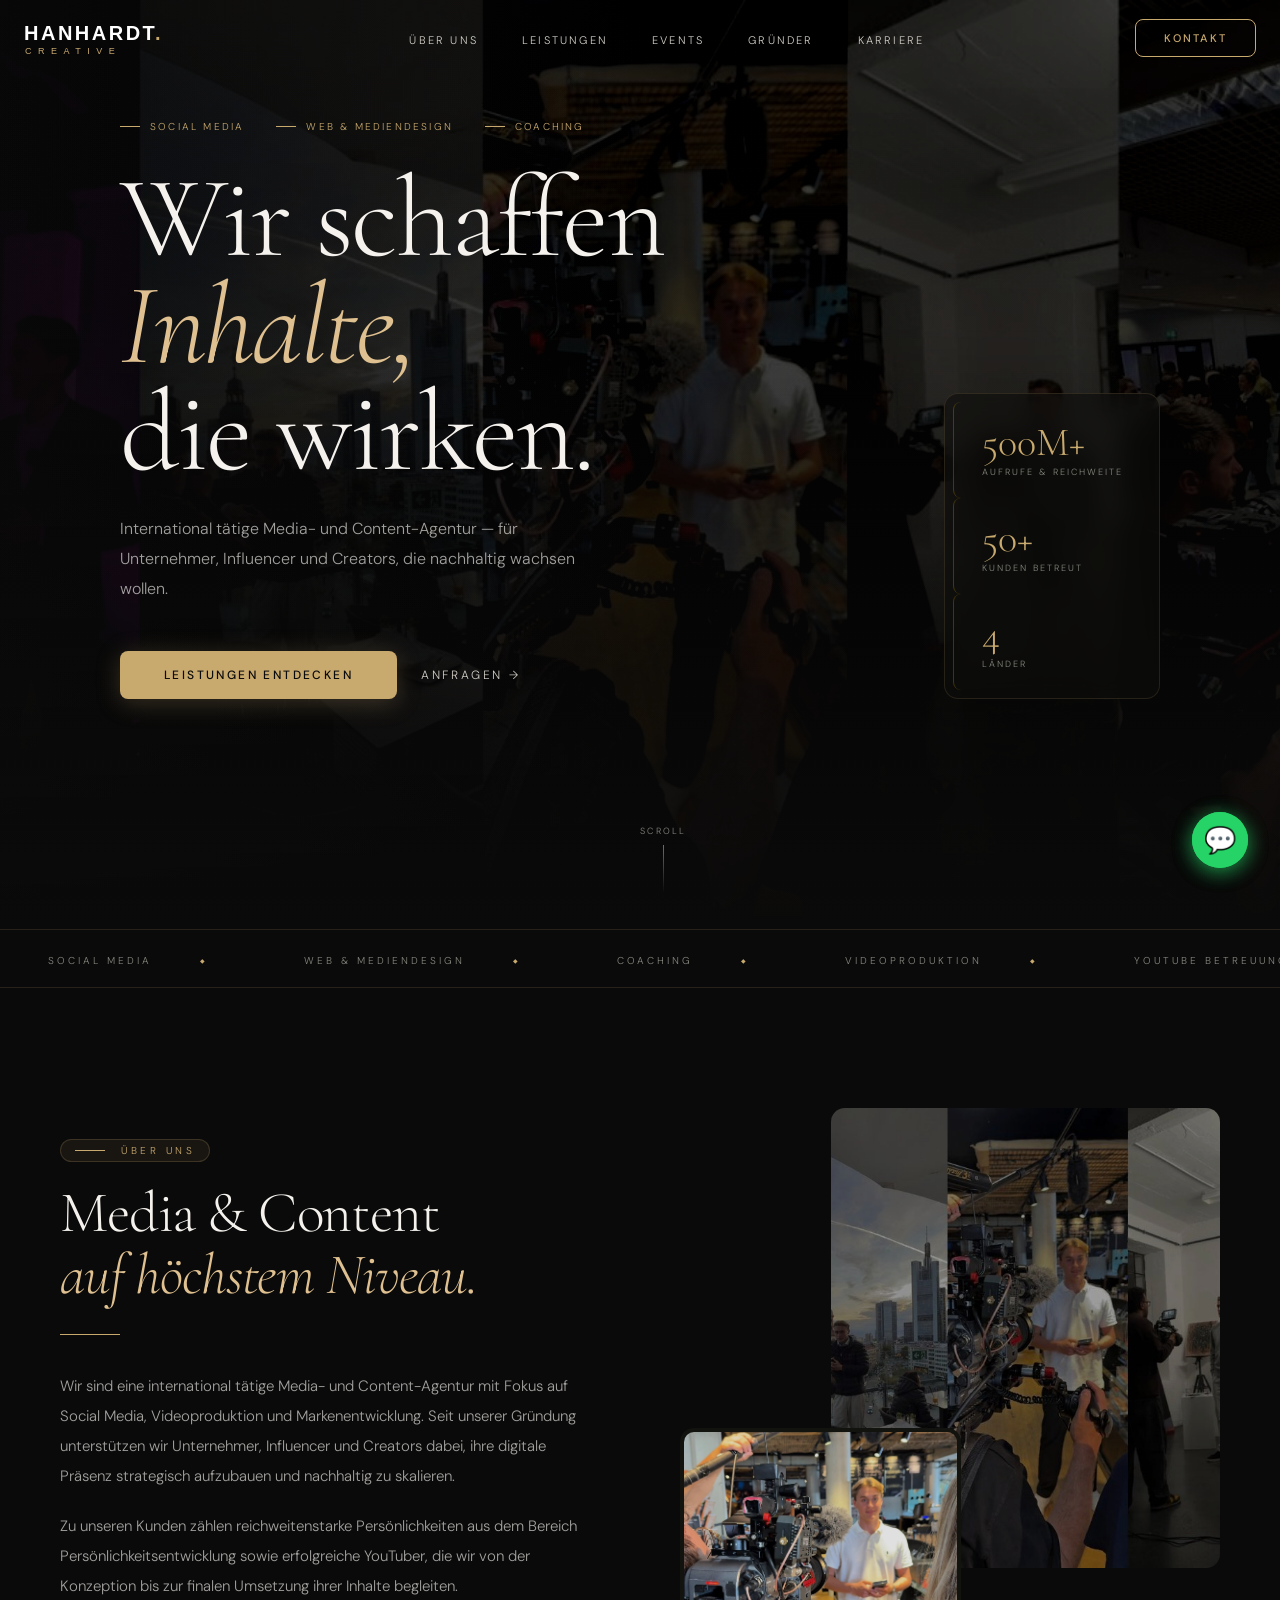
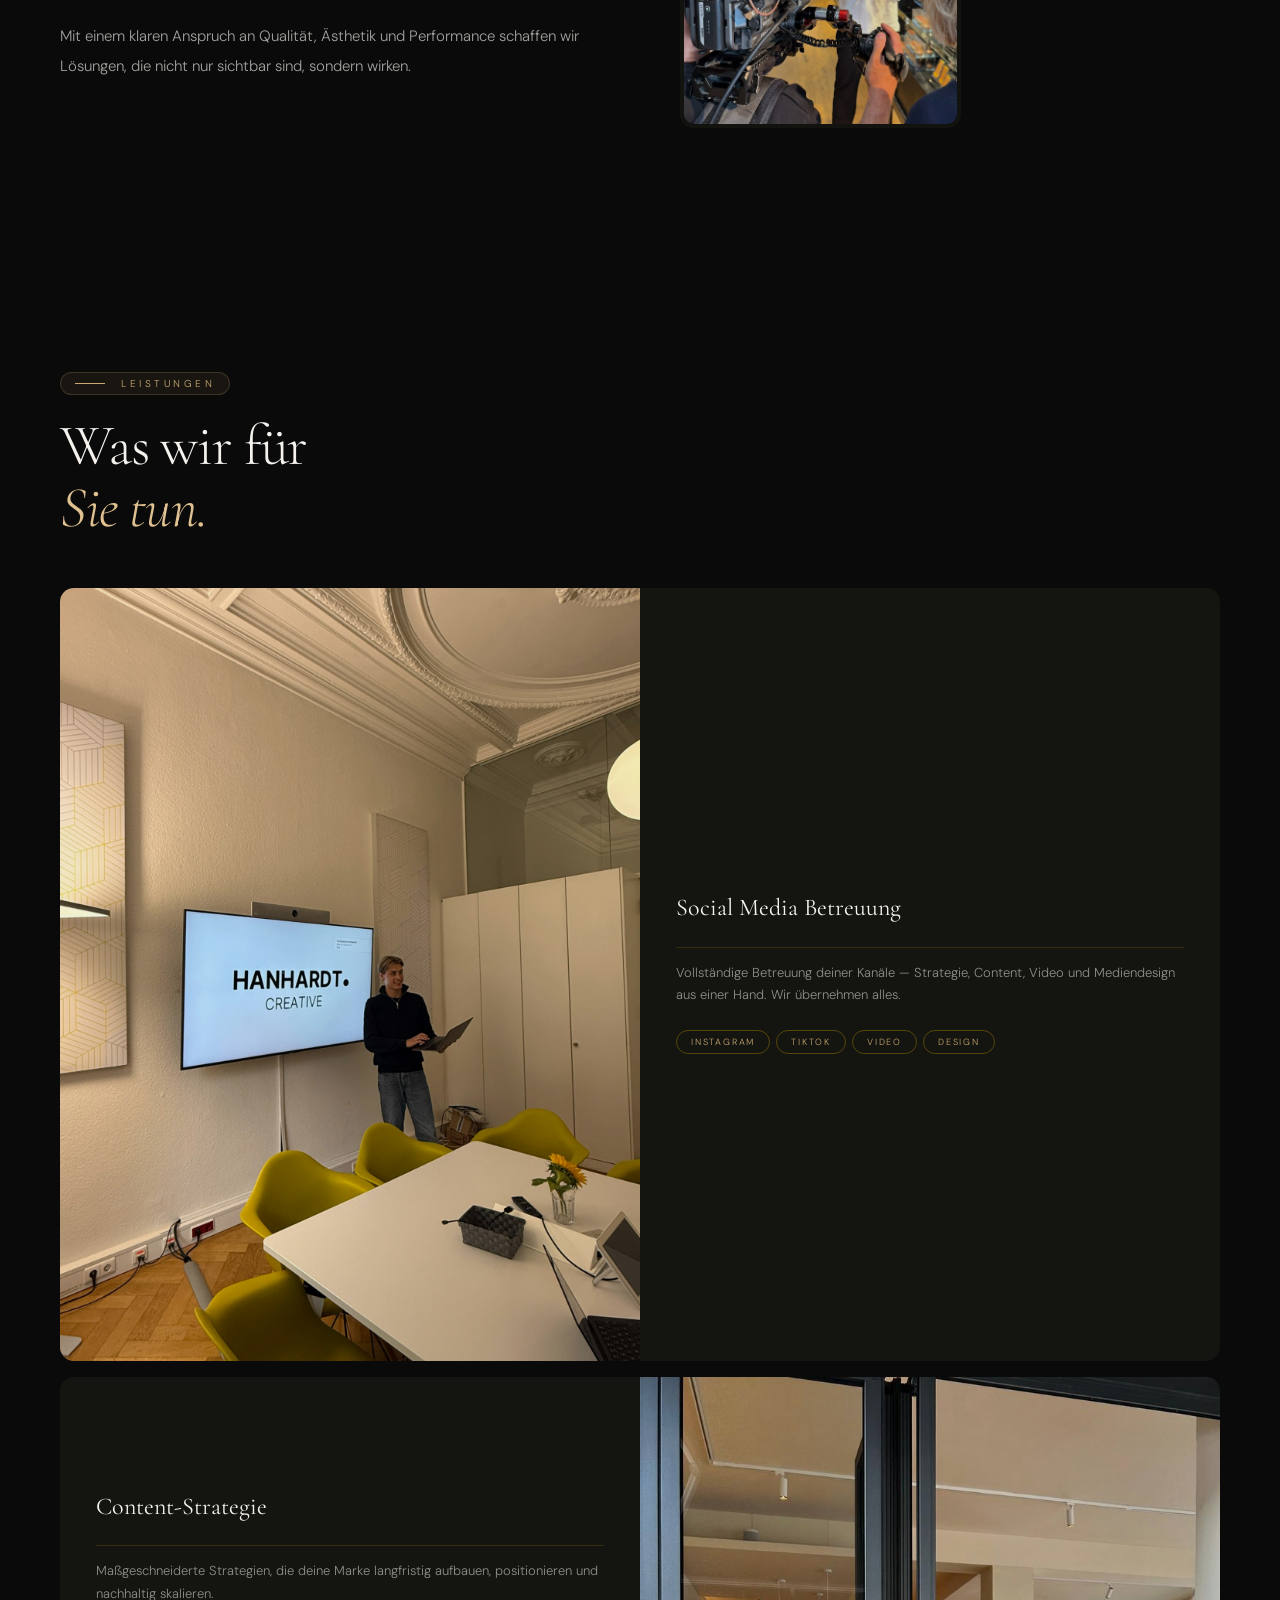
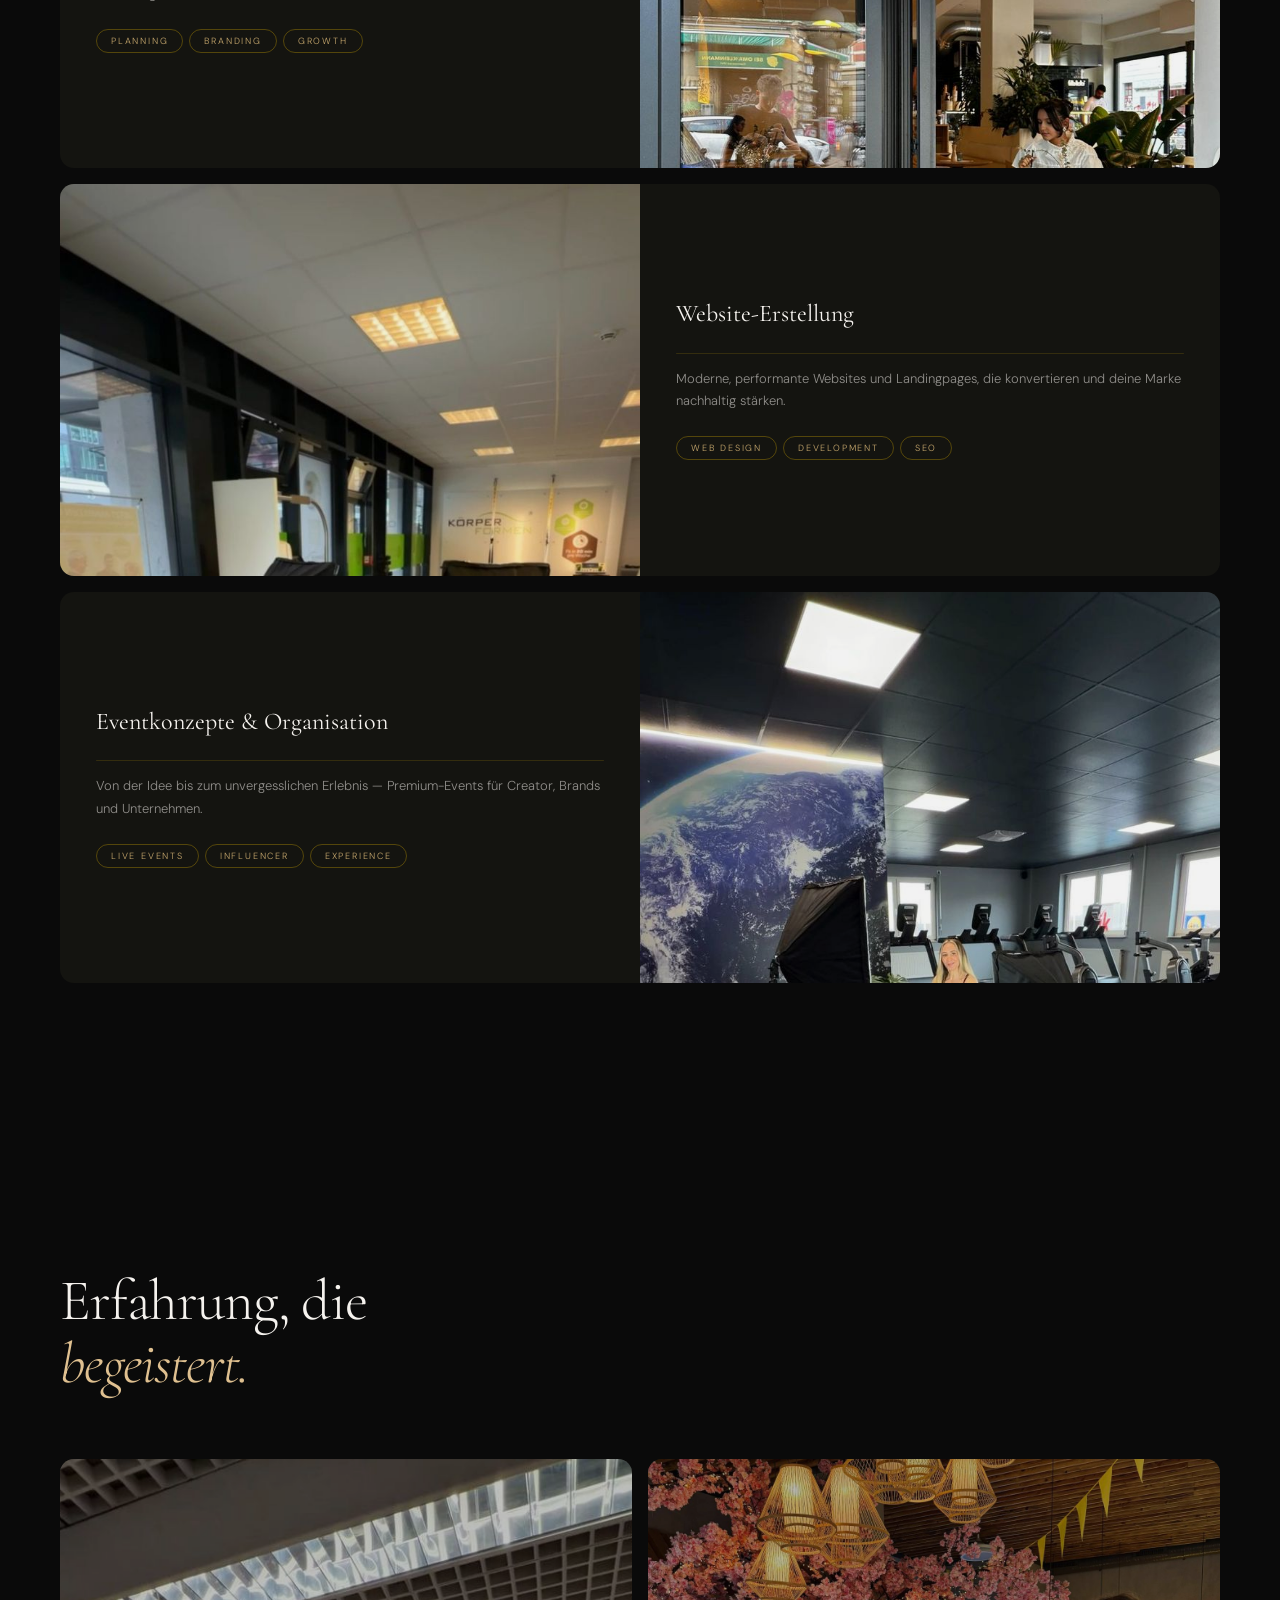
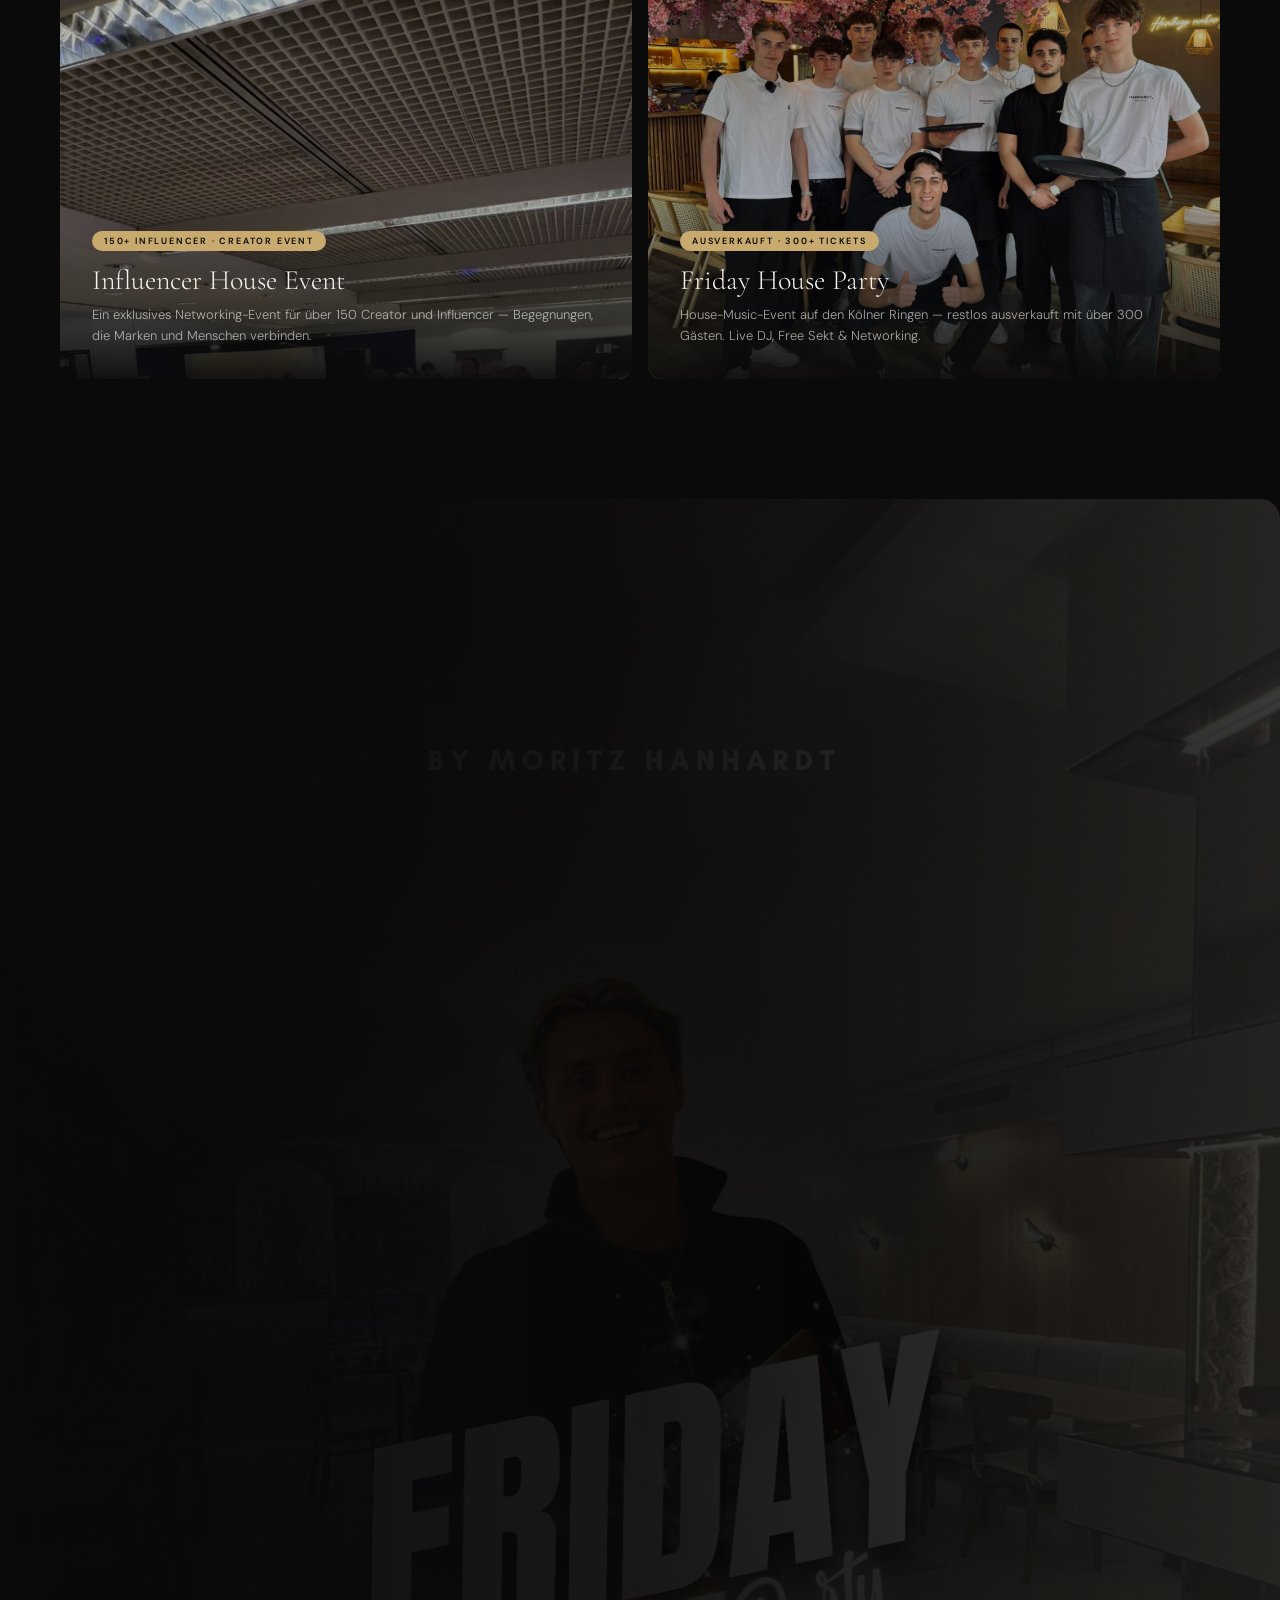
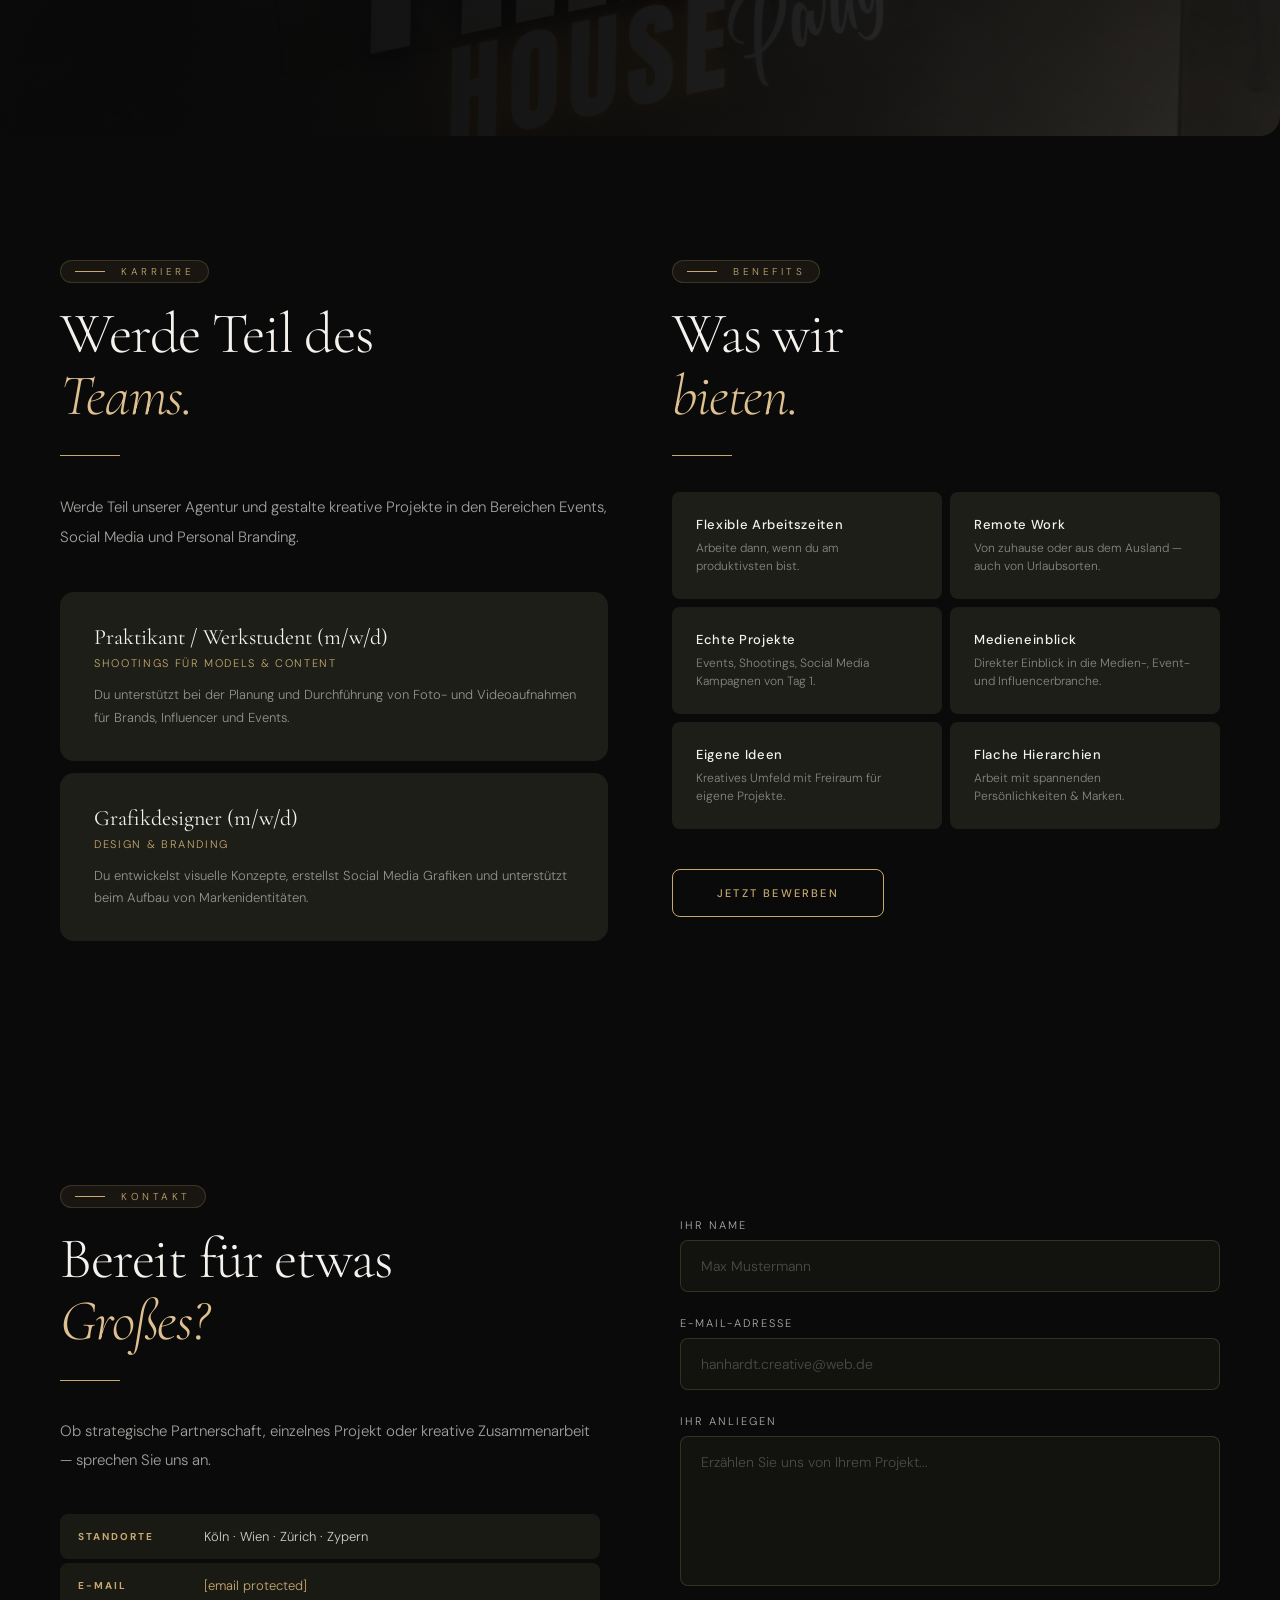
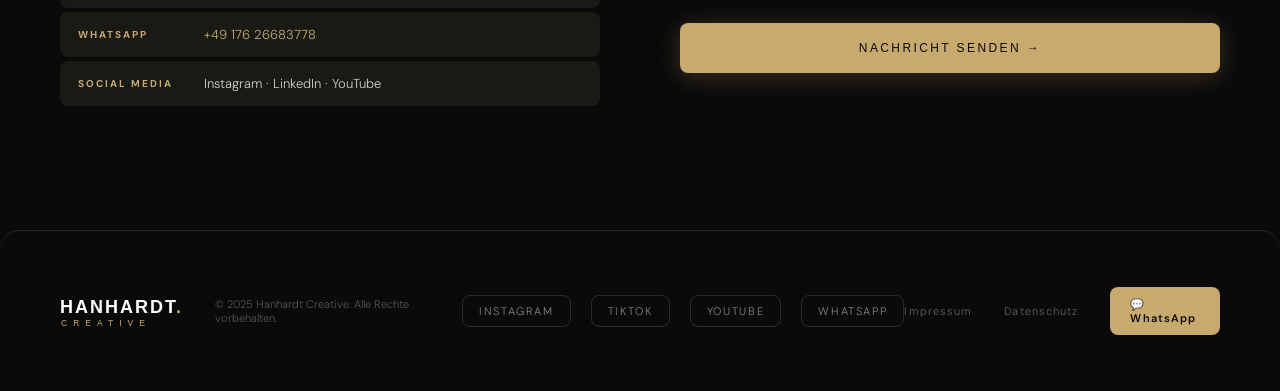
==== commit 3703ce84: "Rename index.html.html to index.html" ====
--- a/index.html
+++ b/index.html
@@ -43,7 +43,7 @@
 <!-- HERO -->
 <section id="hero">
   <div class="hero-bg">
-    <img src="assets/img_01.png" alt="Hanhardt Creative">
+    <img src="img_01.png" alt="Hanhardt Creative">
   </div>
   <div class="hero-vignette"></div>
   <div class="hero-content">
@@ -98,8 +98,8 @@
       </div>
     </div>
     <div class="ueber-images fade-in fade-in-delay-2">
-      <img class="ueber-img-main" src="assets/img_02.jpg" alt="Videoproduktion">
-      <img class="ueber-img-accent" src="assets/img_03.jpg" alt="Hanhardt Creative">
+      <img class="ueber-img-main" src="img_02.jpg" alt="Videoproduktion">
+      <img class="ueber-img-accent" src="img_03.jpg" alt="Hanhardt Creative">
     </div>
   </div>
 </section>
@@ -112,7 +112,7 @@
   </div>
   <div class="leistungen-grid">
     <div class="leistung-card fade-in">
-      <img class="leistung-img" src="assets/img_04.jpg" alt="Social Media">
+      <img class="leistung-img" src="img_04.jpg" alt="Social Media">
       <div class="leistung-body">
         <h3>Social Media Betreuung</h3>
         <div class="leistung-divider"></div>
@@ -121,7 +121,7 @@
       </div>
     </div>
     <div class="leistung-card fade-in">
-      <img class="leistung-img" src="assets/img_05.jpg" alt="Content Strategie">
+      <img class="leistung-img" src="img_05.jpg" alt="Content Strategie">
       <div class="leistung-body">
         <h3>Content-Strategie</h3>
         <div class="leistung-divider"></div>
@@ -130,7 +130,7 @@
       </div>
     </div>
     <div class="leistung-card fade-in">
-      <img class="leistung-img" src="assets/img_06.jpg" alt="Website">
+      <img class="leistung-img" src="img_06.jpg" alt="Website">
       <div class="leistung-body">
         <h3>Website-Erstellung</h3>
         <div class="leistung-divider"></div>
@@ -139,7 +139,7 @@
       </div>
     </div>
     <div class="leistung-card fade-in">
-      <img class="leistung-img" src="assets/img_07.jpg" alt="Events">
+      <img class="leistung-img" src="img_07.jpg" alt="Events">
       <div class="leistung-body">
         <h3>Eventkonzepte &amp; Organisation</h3>
         <div class="leistung-divider"></div>
@@ -156,7 +156,7 @@
   <h2 class="section-title fade-in fade-in-delay-1">Erfahrung, die<br><em>begeistert.</em></h2>
   <div class="events-grid">
     <div class="event-card fade-in">
-      <img src="assets/img_08.jpg" alt="Influencer Event">
+      <img src="img_08.jpg" alt="Influencer Event">
       <div class="event-card-overlay">
         <span class="event-badge">150+ Influencer · Creator Event</span>
         <h3>Influencer House Event</h3>
@@ -164,7 +164,7 @@
       </div>
     </div>
     <div class="event-card fade-in fade-in-delay-1">
-      <img src="assets/img_09.png" alt="Friday House Party">
+      <img src="img_09.png" alt="Friday House Party">
       <div class="event-card-overlay">
         <span class="event-badge">Ausverkauft · 300+ Tickets</span>
         <h3>Friday House Party</h3>
@@ -177,11 +177,11 @@
 
 <!-- MORITZ — Hintergrundbild ist sein Portrait -->
 <section id="moritz">
-  <div class="moritz-bg"><img src="assets/img_10.jpg" alt="Moritz Hanhardt"></div>
+  <div class="moritz-bg"><img src="img_10.jpg" alt="Moritz Hanhardt"></div>
   <div class="moritz-vignette"></div>
   <div class="moritz-inner">
     <div class="moritz-img-col fade-in">
-      <img src="assets/img_11.jpg" alt="Moritz Hanhardt">
+      <img src="img_11.jpg" alt="Moritz Hanhardt">
     </div>
     <div class="moritz-content fade-in fade-in-delay-2">
       <div class="section-label">Der Gründer</div>
@@ -331,4 +331,4 @@
 
 <script src="script.js"></script>
 </body>
-</html>+</html>
